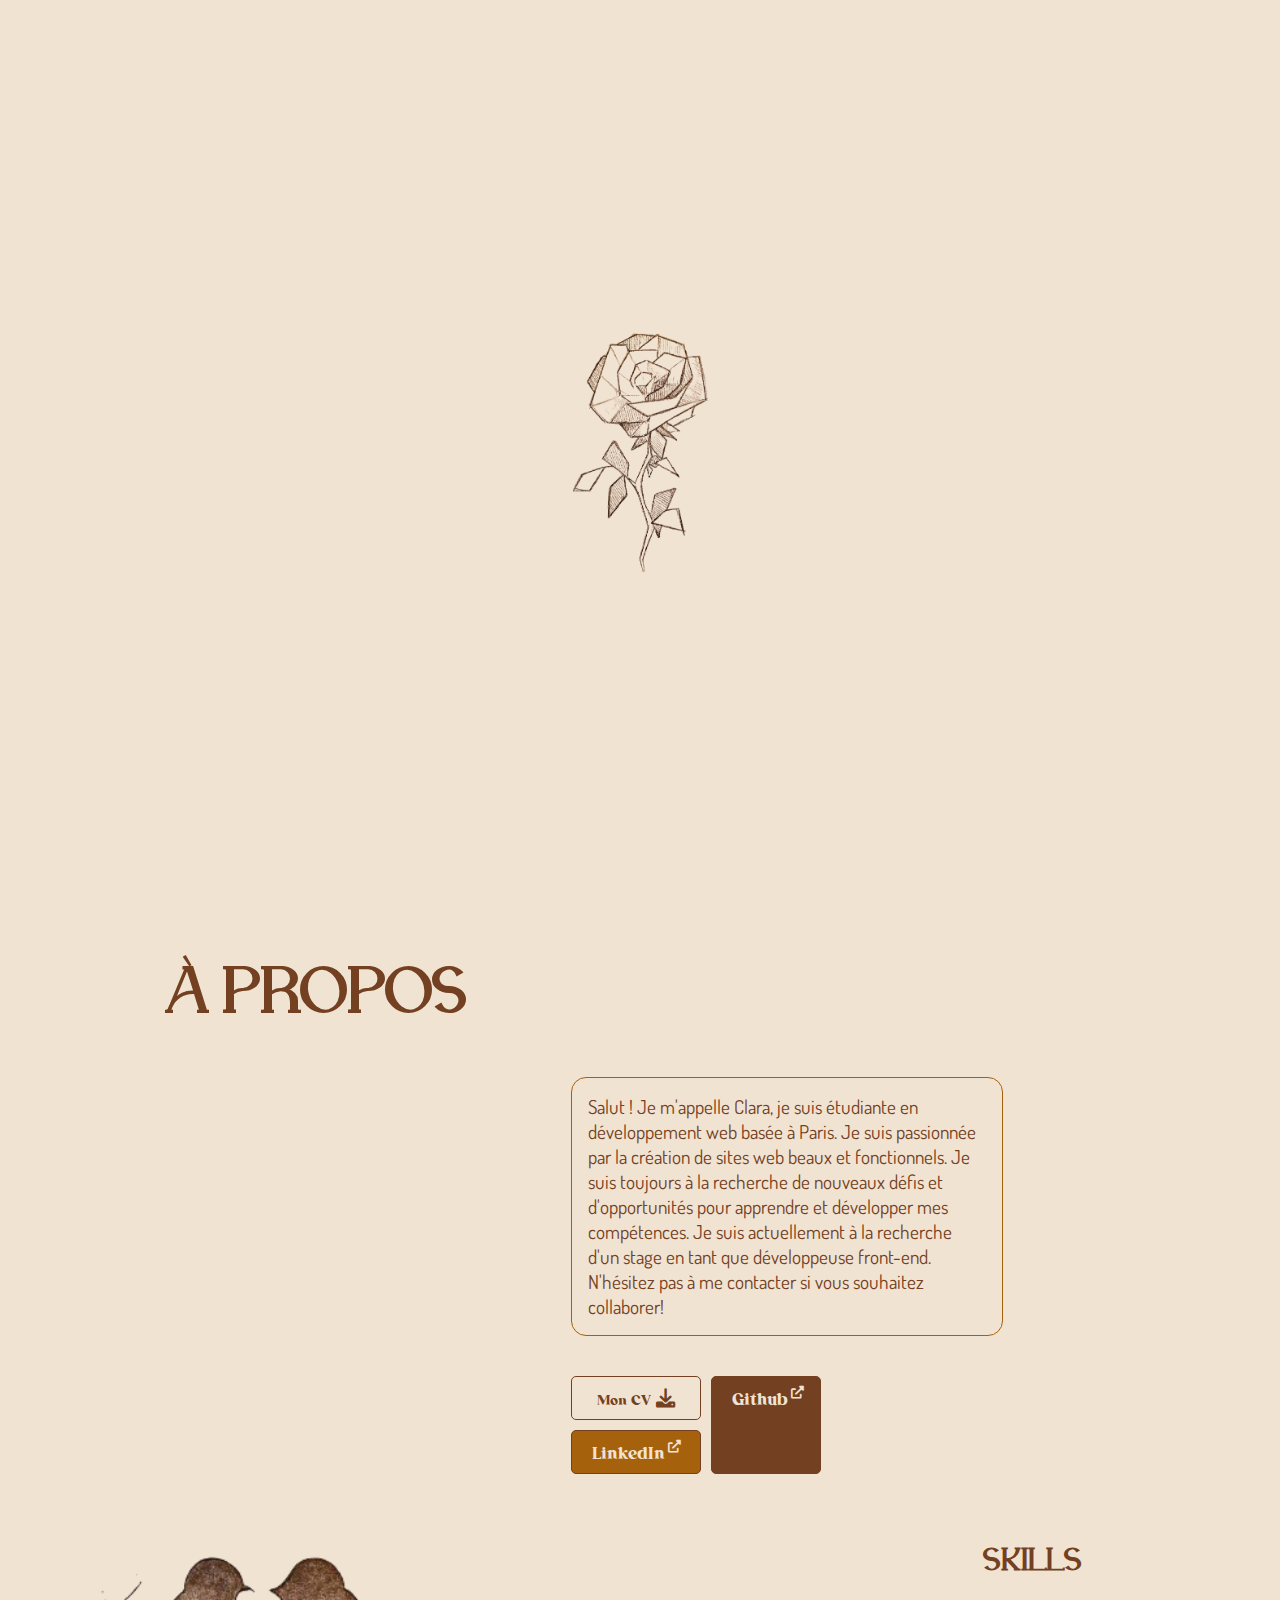
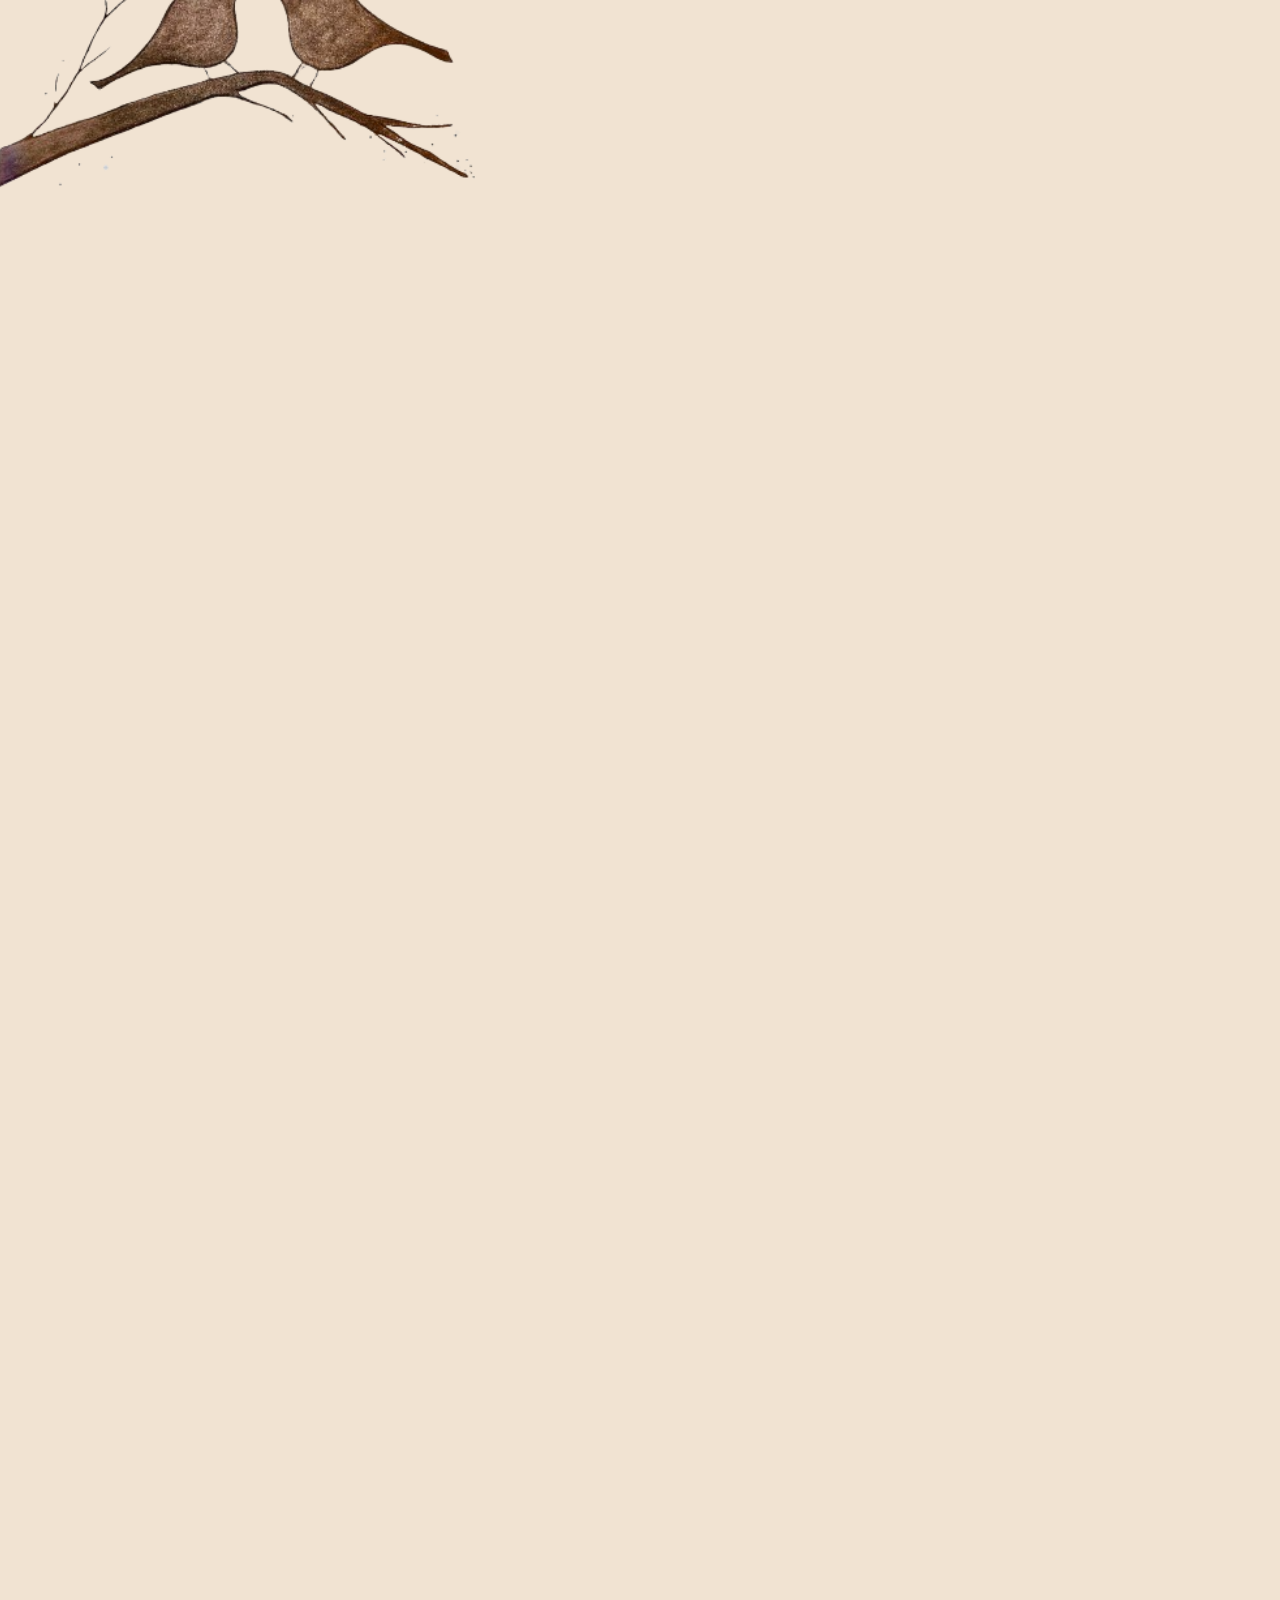
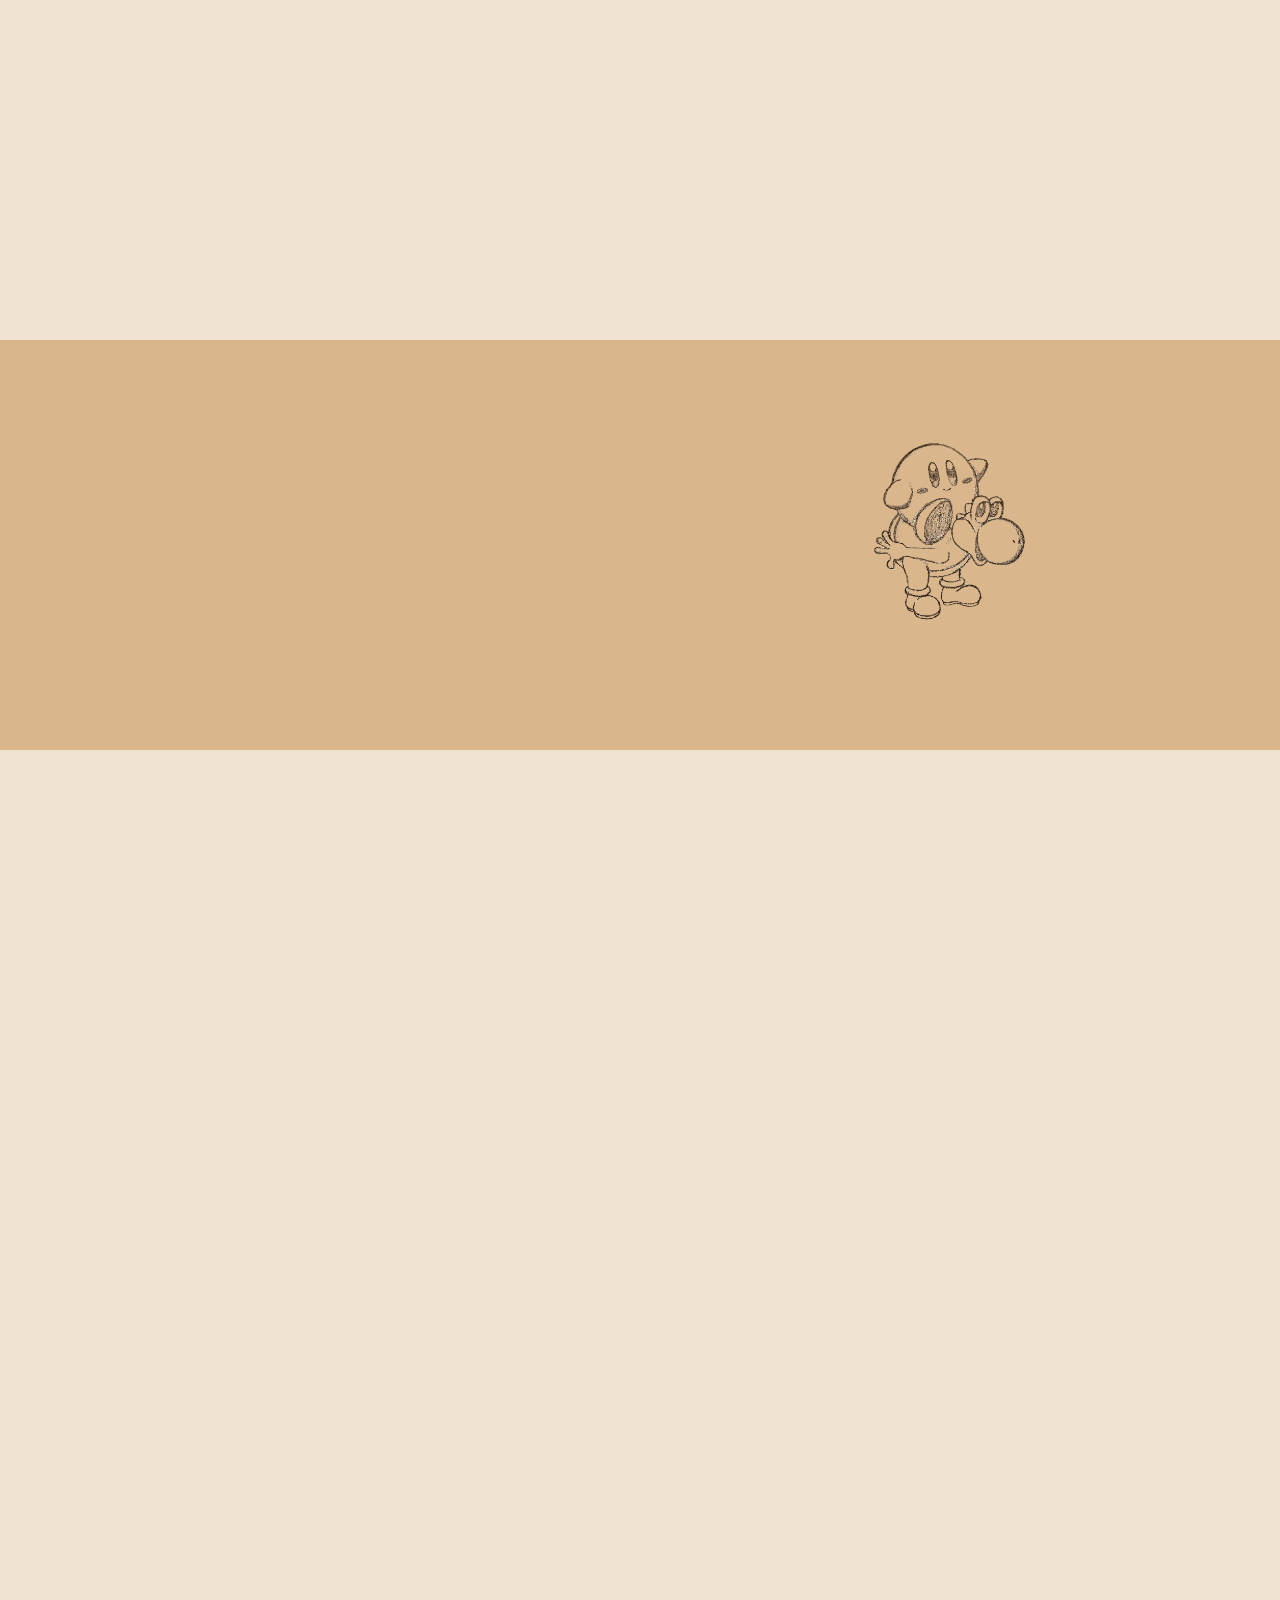
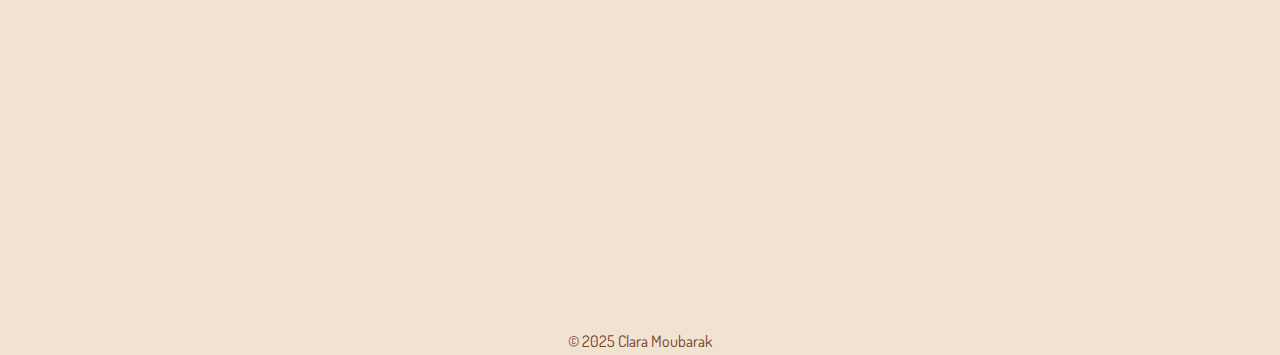
==== index.html @ 00d41e55 "title et moodboard revus" ====
<!DOCTYPE html>
<html lang="fr">
  <head>
    <meta charset="UTF-8" />
    <meta name="viewport" content="width=device-width, initial-scale=1.0" />
    <title>Clara Moubarak | Portfolio</title>
    <link rel="icon" href="images/logo-beige.png" />
    <link rel="stylesheet" href="styles.css" />
    <link
      rel="stylesheet"
      href="https://cdnjs.cloudflare.com/ajax/libs/font-awesome/6.0.0-beta3/css/all.min.css"
    />
    <link rel="preconnect" href="https://fonts.googleapis.com" />
    <link rel="preconnect" href="https://fonts.gstatic.com" crossorigin />
    <link
      href="https://fonts.googleapis.com/css2?family=Dosis:wght@200..800&family=Oswald:wght@700&display=swap"
      rel="stylesheet"
    />
  </head>
	
  <body class="dosis content">
    
      <!-- Loader -->
      <div class="loader-container">
        <div class="layer"></div>
        <div class="layer"></div>
        <div class="layer"></div>
        <div class="layer"></div>
        <div class="layer"></div>
        <div class="layer">
          <img src="dessins/fleur.png" alt="">
        </div>
      </div>

    <a href="#about_me" class="skip">Aller au contenu</a>
    <!-- <a class="cta btn" href="contact.html">Let's work together!</a> -->

 <header>
	 <div class="header-left">
		   <a href="#" class="logo" alt="accueil">
			 <img src="images/logo.png" alt="Accueil" id="logo-image"/>
			</a>
			<a href="#" class="portfolio" alt="Accueil"><span>Portfolio.</span></a>
      </div>
		
      <div class="header-right">
			<div class="dark-mode">
				<button id="toggle-dark-mode">
					<i id="mode-icon" class="fas fa-moon"></i
						><span class="sr-only">Dark Mode</span>
					</button>
				</div>

				<div class="language-selector" id="language-selector">
					<button data-lang="fr" id="btn-fr">
						<img src="images/france.png" alt="site en français" />
					</button>
					<button data-lang="en" id="btn-en">
						<img src="images/royaume-uni.png" alt="site en anglais" />
					</button>
				</div>
			</div>
		</header>
    
		
		<nav class="side-nav">
      <a href="#about_me" class="nav-icon" title="Profil">
			<img src="images/me.png" alt="section profil" />
      </a>
      <a href="#projets" class="nav-icon" title="Projets">
			<img src="images/projets.png" alt="section projets" />
      </a>
      <a href="#contact" class="nav-icon" title="Contact">
			<img src="images/contact2.png" alt="section contact" />
      </a>
	</nav>
	
	<!-- page d'accueil -->
	<section class="home">
  <div class="particles-container"></div>
    <div class="text">
      <img src="dessins/champy.png" alt="" class="champy fade-in-left-home">
			<h1 id="moving-title">
        <span>Clara</span><br/>
				<span>Moubarak</span>
			</h1>
			<!-- <img src="dessins/creative_developer.png" alt="" /> -->
			<h2 class="fade-in-right-home soustitre">Creative developer</h2>
    </div>
    
    <span class="dessins" data-key="dessins">Tous les dessins présentés sur ce site sont réalisés par mes soins.</span>
  </section>


    <!-- section about me -->

    <section class="about_me section" id="about_me">
      <h2 data-key="about">à propos</h2>
      <br />
      <div class="card">
        <img class="pdp fade-in-left" src="images/photo identité.png" alt="" />
        <p class="text" data-key="intro">
          Salut ! Je m'appelle Clara, je suis étudiante en développement web
          basée à Paris. Je suis passionnée par la création de sites web beaux
          et fonctionnels. Je suis toujours à la recherche de nouveaux défis et
          d'opportunités pour apprendre et développer mes compétences. Je suis
          actuellement à la recherche d'un stage en tant que développeuse
          front-end. N'hésitez pas à me contacter si vous souhaitez collaborer!
        </p>
        <div class="abt_btns">
          <div class="abt_btn">
            <a
              class="btn cv"
              href="CV.pdf"
              download="CV.pdf"
              title="télécharger mon CV"
              ><span data-key="cv">Mon CV</span> <i class="fa-solid fa-download"></i></a>
            <a
              class="btn linkedin"
              href="https://www.linkedin.com/in/clara-moubarak-9b4b4118b/"
              target="_blank"
              >LinkedIn <i class="fas fa-external-link-alt"></i
            ></a>
          </div>
          <a
            href="https://github.com/llclarall/"
            class="btn github"
            target="_blank"
            >Github <i class="fas fa-external-link-alt"></i
          ></a>
        </div>
      </div>
      <br /><br />

      <img class="dessin" src="dessins/birds2.png" alt="" />

      <h3>Skills</h3>

      <div class="skills fade-in-right">
        <div class="skills_dev">
          <div class="skill">
            <img class="logo_skills" src="images/html_css.png" alt="" />
            <span>HTML / CSS</span>
          </div>
          <div class="skill">
            <img class="logo_skills" src="images/js.png" alt="" />
            <span>Javascript</span>
          </div>
          <div class="skill">
            <img class="logo_skills" src="images/php.png" alt="" />
            <span>PHP</span>
          </div>
          <div class="skill">
            <img class="logo_skills" src="images/MySQL.png" alt="" />
            <span>MySQL</span>
          </div>
        </div>
        <div class="skills_crea">
          <div class="skill">
            <img class="logo_skills" src="images/photoshop.png" alt="" />
            <span>Photoshop</span>
          </div>
          <div class="skill">
            <img class="logo_skills" src="images/premiere.png" alt="" />
            <span>Premiere Pro</span>
          </div>
          <div class="skill">
            <img class="logo_skills" src="images/figma.png" alt="" />
            <span>Figma</span>
          </div>
          <div class="skill">
            <img class="logo_skills" src="images/wordpress.png" alt="" />
            <span>Wordpress</span>
          </div>
        </div>
      </div>

      <div class="mb fade-in-left">
        <h3 data-key="analogie">Si j'étais un site...</h3>

        <div class="moodboard">
          <div class="moodboard-item item-1">
            <img src="moodboard/bébé-moi.JPG" alt="Placeholder" />
            <div class="hidden-content">
              Surprise! Here is a cool anecdote 🎉
            </div>
          </div>
          <div class="moodboard-item item-2">
            <img src="moodboard/cassettes.jpg" alt="" />
            <div class="hidden-content">Here is a GIF or fun fact 😊</div>
          </div>
          <div class="moodboard-item item-3">
            <img src="moodboard/frog.jpg" alt="" />
            <div class="hidden-content">Did you know? 🧐</div>
          </div>
          <div class="moodboard-item item-4">
            <img src="moodboard/images.jpg" alt="" />
            <div class="hidden-content">An inspiring quote ✨</div>
          </div>
          <div class="moodboard-item item-5">
            <img src="moodboard/joke.jpg" alt="" />
            <div class="hidden-content">A secret revealed! 🤫</div>
          </div>
          <div class="moodboard-item item-6">
            <img src="moodboard/lostsouls.jpg" alt="" />
            <div class="hidden-content">Keep exploring 🔍</div>
          </div>
          <div class="moodboard-item item-7">
            <img src="moodboard/music.jpg" alt="" />
            <div class="hidden-content">Explore new things 💡</div>
          </div>
          <div class="moodboard-item item-8">
            <img src="moodboard/poison.jpg" alt="" />
            <div class="hidden-content">Curious? Keep looking 🔎</div>
          </div>
          <div class="moodboard-item item-9">
            <img src="moodboard/programming.jpg" alt="" />
            <div class="hidden-content">A fresh perspective 👀</div>
          </div>
          <div class="moodboard-item item-10">
            <img src="moodboard/punk.jpg" alt="" />
            <div class="hidden-content">Get inspired 🌟</div>
          </div>
          <div class="moodboard-item item-11">
            <img src="moodboard/sign.jpg" alt="" />
            <div class="hidden-content">Let your creativity flow 🎨</div>
          </div>
          <div class="moodboard-item item-12">
            <img src="moodboard/now.jpg" alt="" />
            <div class="hidden-content">Let your creativity flow 🎨</div>
          </div>
          <div class="hidden-thingy">
            <p data-key="responsive" class="responsive">...je serais responsive :)</p>
          </div>
        </div>
        <button class="reset-button" data-key="positions">
          Réinitialiser les positions
        </button>
      </div>
    </section>

    <!-- section projets -->

    <section class="projets fade-in-right section" id="projets">
      <h2 data-key="projets">Projets</h2>
      <br /><br />

      <div class="works">
        <div class="moviz work" data-id="1">
          <div class="type"><span>dev</span></div>
          <div class="btn_work">
            <a href="#" class="btn open-modal"
              ><i class="fas fa-info-circle"></i> Moviz</a
            >
          </div>
          <video
            src="images/moviz_vid.mp4"
            class="preview-video"
            muted
            loop
          ></video>
        </div>

        <div class="hh work" data-id="2">
          <div class="type"><span>dev</span></div>
          <div class="btn_work">
            <a href="#" class="btn open-modal"
              ><i class="fas fa-info-circle"></i> Hommade Hommous
            </a>
          </div>
          <video
            src="images/hh_vid2.mp4"
            class="preview-video"
            muted
            loop
          ></video>
        </div>

        <div class="baron work" data-id="3">
          <div class="type"><span>créa</span></div>
          <div class="btn_work">
            <a href="#" class="btn open-modal">
              <i class="fas fa-info-circle"></i>
              <span data-key="baron">Montage vidéo</span></a
            >
          </div>
          <video
            src="images/baron_vid2.mp4"
            class="preview-video"
            muted
            loop
          ></video>
        </div>

        <div class="wp work" data-id="4">
          <div class="type"><span>créa</span></div>
          <div class="btn_work">
            <a href="#" class="btn open-modal" target="_blank"
              ><i class="fas fa-info-circle"></i> Blog Wordpress</a
            >
          </div>
          <video src="images/wp.mp4" class="preview-video" muted loop></video>
        </div>

        <div class="anglais work" data-id="5">
          <div class="type"><span>créa</span></div>
          <div class="btn_work">
            <a href="#" class="btn open-modal"
              ><i class="fas fa-info-circle"></i> Less is More</a
            >
          </div>
          <video
            src="images/anglais.mp4"
            class="preview-video"
            muted
            loop
          ></video>
        </div>

        <div>
          <img src="dessins/lilo.png" alt="" class="lilo" />
        </div>

        <!--     <div class="cv-video work" data-id="6">
        <div class="type"><span>créa</span></div>
        <div class="btn_work">
        <a
            href="https://siteonepage.moubarak.butmmi.o2switch.site/accueil/"
            class="btn"
            target="_blank"
            >CV Vidéo <i class="fas fa-external-link-alt"></i
        ></a>
        </div>
    </div> -->
      </div>
    </section>

    <div class="modal" id="project-modal">
      <div class="modal-content">
        <span class="close">&times;</span>
        <div class="modal-body">
          <h2 class="modal-title">::</h2>
          <div class="modal-things">
            <span class="modal-type"></span>
            <span class="modal-group"></span>
            <span class="modal-context"></span>
          </div>
          <p class="modal-description"></p>
          <div class="modal-image-container">
            <ul class="modal-details"></ul>
            <img src="" alt="" class="modal-image" />
          </div>
          <a href="#" target="_blank" class="btn modal-link">Voir le projet</a>
        </div>
        <div class="modal-navigation">
          <button class="prev-project dosis" data-key="previous">
            &larr; Projet Précédent
          </button>
          <button class="next-project dosis" data-key="next">
            Projet Suivant &rarr;
          </button>
          <div class="preview-container">
            <img src="" alt="" class="preview-image" />
          </div>
        </div>
      </div>
    </div>

    <section class="opquast">
      <div class="container fade-in-right">
        <h3>Opquast</h3>
        <p class="text" data-key="opquast">
          Je suis formée aux règles Opquast, qui concernent les bonnes pratiques
          pour la qualité web, et je passerai la certification en avril 2025.
        </p>
        <p class="text" data-key="opquast2">
          Opquast m’aide à appliquer des bonnes pratiques de qualité web dans
          mes projets, en me concentrant sur des aspects comme l’accessibilité,
          la performance et l’ergonomie pour offrir une meilleure expérience
          utilisateur. Cela me permet de rendre les sites et applications que je
          crée plus faciles à utiliser, plus rapides et accessibles à un plus
          grand nombre de personnes, y compris les personnes en situation de
          handicap.
        </p>
        <br />
        <a href="https://www.opquast.com/" class="btn" target="_blank"
          >Site Opquast <i class="fas fa-external-link-alt"></i
        ></a>
      </div>
      <img src="dessins/kirby.png" alt="" />
    </section>

    <!-- section témoignages -->

    <div class="temoignages fade-in-left" id="temoignages">
      <h2 data-key="temoignages">Avis</h2>
      <div class="card_container">
        <div class="card">
          <div class="auteur">
            <img src="images/aly.png" alt="" />
            <span><strong>Alyssa Karahan</strong></span>
            <span data-key="aly_tobe">Graphiste en devenir</span>
          </div>
          <p class="text" data-key="aly">
            Ça fait presque deux ans qu'on travaille ensemble, et franchement,
            Clara est une vraie perle. Toujours pleine d’idées et d’énergie,
            elle est super impliquée dans ses projets et travaille de manière
            très efficace. Elle a un sens du détail incroyable et sait toujours
            trouver des solutions à des problèmes qu’on rencontre.
          </p>
        </div>

        <div class="card">
          <div class="auteur">
            <img src="images/emi.png" alt="" />
            <span><strong>Emilie Guerrier</strong></span>
            <span data-key="emi_tobe">Illustratrice en devenir</span>
          </div>
          <p class="text" data-key="emi">
            Clara est une personne très douée en développement web, elle apporte
            toujours sa touche personnelle et est vraiment investie en cours
            dans ses différents sites web. Ce qui fait toute sa singularité,
            c’est qu’elle tient beaucoup à ses travaux. C’est également un bon
            leader pour les projets en groupe.
          </p>
        </div>

        <div class="card">
          <div class="auteur">
            <img src="images/mel.png" alt="" />
            <span><strong>Emilie Desgranges</strong></span>
            <span data-key="mel_tobe">Développeuse web en devenir</span>
          </div>
          <p class="text" data-key="mel">
            Clara est une développeuse rayonnante et c'est un plaisir de pouvoir travailler à ses côtés. Elle produit des sites qui sont à la fois beaux et fonctionnels. Son dynamisme, sa bonne humeur et son efficacité sont contagieux. Elle s'applique dans son code et elle est communicante, ce qui permet au projet d'avancer rapidement dans la bonne direction.
          </p>
        </div>
      </div>
    </div>

    <!-- section contact -->

    <section class="contact fade-in-right section" id="contact">
      <h2>Contact</h2>
      <br />
      <div class="card">
        <p class="text" data-key="contact">
          Vous avez un projet en tête ou vous souhaitez simplement discuter ?
          N'hésitez pas à me contacter !
        </p>
      </div>

      <div class="container">
        <div class="contact-info">
          <div class="contact-item">
            <h3>Email</h3>
            <p>
              <a href="mailto:contact@votremail.com"
                >clara.moubarak75@gmail.com</a
              >
            </p>
          </div>
          <div class="contact-item">
            <h3>Téléphone</h3>
            <p><a href="tel:+123456789">+33 07 83 62 45 20</a></p>
          </div>
          <div class="contact-item">
            <h3 data-key="follow">Suivez-moi</h3>
            <ul class="social-links">
              <li>
                <a
                  href="https://www.linkedin.com/in/clara-moubarak-9b4b4118b/"
                  target="_blank"
                  >LinkedIn</a
                >
              </li>
              <li>
                <a href="https://github.com/llclarall/" target="_blank"
                  >GitHub</a
                >
              </li>
            </ul>
          </div>
        </div>
      </div>
		
		<div class="background-overlay"></div>
    </section>

    <footer>
      <p>© 2025 Clara Moubarak</p>
    </footer>

    <script src="lang.js"></script>
    <script src="script.js"></script>
  </body>
</html>
---- styles.css ----
*,
*::after,
*::before {
    box-sizing: border-box;
}

:root {
    --beige: #f1e3d2;
    --warm-brown: #a6610d;
    --brown: #d9a86c;
    --light-brown: #d9b68b;
    --dark-brown: #734022;
    --very-dark-brown: #492b1a;
}

@font-face {
    font-family: "titre";
    src: url(polices/CHABUL.ttf);
}

@font-face {
    font-family: "shading";
    src: url(polices/NIGHTBURN.otf);
}

@font-face {
    font-family: "btn";
    src: url(polices/Retrograde.ttf);
}


.dosis {
  font-family: "Dosis", sans-serif;
  font-optical-sizing: auto;
  font-weight: 400;
  font-style: normal;
}

html {
    overflow-x: hidden;
    scroll-behavior: smooth;
    scroll-padding-top: 6rem;
}

html::-webkit-scrollbar {
    width: .01rem;
}

section {
    padding: 5rem 13vw;
}

body {
    background-color: var(--beige);
    padding: 0;
    margin: 0;
    color: var(--dark-brown);
    overflow-x: hidden;
}

.background-overlay {
    position: absolute;
    bottom: -27px;
    left: 0;
    width: 100%;
    height: 100%;
    background-image: url('dessins/lumiere.png');
    background-repeat: no-repeat;
    background-position: 4vw 100%;
    background-size: 17%;
    z-index: -1;
    transition: filter 0.3s ease;
}

body.dark-mode {
    background-color: var(--very-dark-brown);
    color: var(--beige);
}

body.dark-mode .background-overlay {
    filter: invert(1) hue-rotate(180deg) brightness(0.7) contrast(1.3);
}

/* page d'accueil */

.home {
    height: 100vh;
   /* position: relative; */
    background-image: url(dessins/potion.png), 
                    url(dessins/wall-e.png)/* ,
                    url(dessins/champy.png) */;
    background-repeat: no-repeat;
    background-position: top right, 5% 100%, 15% 10%;
    background-size: 20%,22%, 10%;
}


body.dark-mode .home {
    filter: invert(.9) hue-rotate(185deg);
}

.home img {
    width: 100%;
    height: 100%;
    object-fit: cover;
}

.home .champy {
    position: absolute;
    top: -20%;
    left: -20px;
    width: 150px;
    height: auto;
    object-fit: contain;
    z-index: 0;
}

.home .text {
    position: absolute;
    top: 50%;
    left: 50%;
    transform: translate(-50%, -50%); /* Garde le titre centré */
    z-index: 1;
    perspective: 1000px; /* Crée une perspective 3D */
}

.home h1 {
    font-family: "titre", sans-serif;
    font-size: 7rem;
    color: var(--warm-brown);
    text-align: center;
    margin: 0;
    border-radius: 30px;
    box-shadow: 0 5px 20px 0 var(--dark-brown);
    backdrop-filter: blur(2px);
    transition: transform 0.1s ease; 
    transform-origin: center; 
    padding: 2rem;
}

body.dark-mode .home h1 {
    color: var(--warm-brown);
}
 
.home h2 {
    font-family: shading;
    font-size: 4.5rem;
    z-index: 2;
    color: black;
    text-align: center;
    margin-top: 50px;
    color: var(--dark-brown);
    text-transform: none;
}

body.dark-mode .home h2 {
    color: var(--very-dark-brown);
}

.home .dessins {
    position: absolute;
    text-align: right;
    bottom: 20px;
    right: 30px;
    width: 25%;
    z-index: 0;
    color: var(--dark-brown);
    font-weight: bold;
}

@media (max-width: 800px) {
    .home .dessins {
        right: 50%;
        transform: translateX(50%);
        bottom: 115px;
        width: 40%;
        text-align: center;
    }
}

/* .cta {
    text-decoration: none;
    position: fixed;
    z-index: 50;
    margin: 1rem;
} */


/* animation fade in */

.fade-in-right-home {
    opacity: 0;
    transform: translateX(-50px);
    animation: fadeInRight 3s ease-out forwards;
    animation-delay: 1s;
}

.fade-in-left-home {
    opacity: 0;
    transform: translateX(50px);
    animation: fadeInLeft 3s ease-out forwards;
    animation-delay: 1s;
}

/* État initial : invisible pour fade-in-right */
.fade-in-right {
    opacity: 0;
    transform: translateX(50px);
    transition: opacity 0.8s ease-out, transform 0.8s ease-out;
}

/* État initial : invisible pour fade-in-left */
.fade-in-left {
    opacity: 0;
    transform: translateX(-50px);
    transition: opacity 0.8s ease-out, transform 0.8s ease-out;
}

/* État visible pour les deux */
.fade-in-right.visible,
.fade-in-left.visible {
    opacity: 1;
    transform: translateX(0);
}

/* Animation for the moving title */
@keyframes fadeInRight {
    from {
        opacity: 0;
        transform: translateX(-50px);
    }
    to {
        opacity: 1;
        transform: translateX(0);
    }
}

/* Animation for the moving title */
@keyframes fadeInLeft {
    from {
        opacity: 0;
        transform: translate(50px);
    }
    to {
        opacity: 1;
        transform: translate(0);
    }
}




/* section about me */

.about_me {
    padding-top: 0;
    margin-top: 4rem;
}


.about_me .card {
    display: grid;
    grid-template-columns: minmax(100px, 35%) 1fr;    
    grid-template-areas: 
    "pdp text"
    "pdp abt_btn";
    width: fit-content;
    gap: 2.5rem;
    align-items: center;
    margin-left: auto;
    margin-right: auto;    
}

body.dark-mode .about_me .card {
    color: var(--dark-brown);
}

.about_me .pdp {
    width: fit-content;
    height: 250px;
    border-radius: 5%;
    box-shadow: 0 3px 15px 0 var(--dark-brown);
    grid-area: pdp;
}

body.dark-mode .about_me .pdp {
    box-shadow: 0 3px 15px 0 var(--brown);
}

.about_me .text {
    grid-area: text;
    max-width: 500px;
    font-size: 1.2rem;
    margin-top: 0;
    margin-bottom: 0;
    background-color: var(--beige);
    padding: 1rem;
    border-radius: 15px;
    border: var(--warm-brown) 1px solid;
}

body.dark-mode .about_me .text {
    background-color: var(--verydark-brown);
    border: var(--beige) 1px solid;
    color: var(--beige);
}

.about_me .logo_skills {
    width: fit-content;
    height: 60px;
}

.about_me .skill {
    display: flex;
    flex-direction: column;
    justify-content: center;
    align-items: center;
}

.about_me span {
    font-size: smaller;
}

.about_me .skills_crea {
    display: flex; 
    gap: 1rem;
    margin: 0;
}

.about_me .skills_dev {
    display: flex; 
    gap: 1.4rem;
    margin: 0;
}

.about_me .skills {
    display: flex;
    justify-content: end;
    gap: 20px;
    max-width: 600px;
    flex-wrap: wrap;
    margin-left: auto;
}

.btn {
    padding: 10px 20px;
    border-radius: 5px;
    color: var(--dark-brown);
    border: 1px solid var(--dark-brown);
    font-size: 1.2rem;
    background-color: var(--beige);
    text-decoration: none;
    transition: background-color 0.3s ease;
    width: fit-content;
    font-family: btn;
}

body.dark-mode .btn {
    color: var(--beige);
    background-color: var(--very-dark-brown);
    border: var(--beige) 1px solid;
}


@media (width<=1000px) {
    .btn {
        font-size: 1rem;
    }
}

.btn:hover:not(.cv,.linkedin,.github) {
    background-color: var(--dark-brown);
    color: var(--beige);
}

.cv {
    width: 100%;
    text-align: center;
    font-size: 1.2rem;
}

.linkedin {
    background-color: var(--warm-brown);
    color: var(--beige);
    padding-right: 2.2rem;
    text-align: center;
}

body.dark-mode .linkedin {
    background-color: var(--warm-brown);
    color: var(--beige);
}

.linkedin:hover {
    background-color: var(--beige);
    color: var(--warm-brown);
}

body.dark-mode .linkedin:hover {
    color: var(--beige);
    background-color: var(--very-dark-brown);
}

.github {
    padding-right: 2rem;
    text-align: center;
    background-color: var(--dark-brown);
    color: var(--beige);
}

body.dark-mode .github {
    background-color: var(--beige);
    color: var(--dark-brown);
}

.github:hover {
    background-color: var(--beige);
    color: var(--dark-brown);
}

body.dark-mode .github:hover {
    color: var(--beige);
    background-color: var(--very-dark-brown);
}

.abt_btn {
    display: flex;
    flex-direction: column;
    gap: 10px;
    grid-area: abt_btn;
}

.abt_btns {
    display: flex;
    gap: 10px;
}

.about_me i:not(.fa-download) {
    font-size: .8rem;
    position: absolute;
    margin-left: 3px;
}

h2 {
    font-family: titre;
    text-transform: uppercase;
    font-size: 4rem;
    margin: 0;
}

@media (width<=1250px) {
    .opquast .text, .temoignages .card .text, .about_me .text {
        font-size: 1rem;
    }
}

@media (width<=800px) {
    h2 {
        font-size: 3.2rem;
    }
    .about_me .logo_skills {
        width: fit-content;
        height: 45px;
    }
}

@media (width<=650px) {
    .about_me .card {
        display: flex;
        flex-direction: column;
        gap: 1.3rem;
    }
    .about_me .pdp {
        height: 200px;
    }
}

@media (width<=450px) {
    h2 {
        font-size: 2.5rem;
    }    
}

h3 {
    font-family: titre;
    text-transform: uppercase;
    font-size: 2rem;
    margin: 0;
}

.about_me h3 {
    text-align: right;
    padding: 2rem;
    margin-left: 20px;
}

.about_me h2 {
    text-align: left;
    padding-bottom: 2rem;
}

.about_me .dessin {
    margin: 0;
    position: absolute;
    left: -10px;
    width: 40%;
}

body.dark-mode .about_me .dessin {
    filter: invert(1) hue-rotate(180deg) brightness(0.7) contrast(1.7);
}




/* section projects */



.projets {
    padding-top: 0;
}

.projets .works {
    display: grid;
    /* grid-template-columns: repeat(auto-fit, minmax(250px, 1fr)); */
    grid-template-columns: repeat(auto-fill, minmax(280px, 1fr));
    gap: 20px;
    margin-top: 50px;
    max-width: 1000px;
    margin: 0 auto;
}

.projets .work {
    /* height: 350px; */
    background-size: cover;
    background-position: center;
    background-repeat: no-repeat;
    border-radius: 25px;
    position: relative;
    overflow: hidden;
    transition: all 0.3s ease;
    max-width: 320px;
}

.projets .preview-video {
    position: absolute;
    top: 0;
    left: 0;
    width: 100%;
    height: 100%;
    object-fit: cover;
    opacity: 0;
    transition: opacity 0.3s ease; 
    pointer-events: none;
}

.work:hover {
    transform: scale(1.015);
    box-shadow: 0 0 10px 3px var(--very-dark-brown);
}

body.dark-mode .work:hover {
    box-shadow: 0 0 10px 3px  var(--beige);
}

.work:hover .preview-video {
    opacity: 1; 
}

.projets .hh {
    background-image: url('images/hh2.png');
    height: 320px;
}

.projets .baron {
    height: 200px;
    background-image: url('images/baron.png');
    margin-top: auto;
}

.projets .wp {
    background-image: url('images/wp.png');
    height: 250px;
}

.projets .moviz {
    background-image: url('images/moviz.png');
    height: 230px; 
    margin-top: auto;
}

.projets .anglais {
    background-image: url('images/anglais.jpg');
    height: 180px; 
}

.projets .cv-video {
    background-image: url('images/cv-video.jpg');
    height: 280px; 
}

.projets .btn_work {
    position: absolute;
    bottom: .7rem;
    margin: 1rem;
    z-index: 5;
}

.projets .preview-video {
    height: 100%; /* Hauteur identique pour uniformité */
    background-size: cover;
    background-position: center;
    background-repeat: no-repeat;
    border-radius: 25px;
    position: relative;
}

.type {
    position: absolute;
    margin: 10px;
    padding: 2px .5rem;
    border-radius: 50px;
    background-color: #c99253;
    z-index: 7;
    display: none;
}

.lilo {
    width: 250px;
    margin-left: 5rem;
}

body.dark-mode .lilo {
    filter: invert(1) hue-rotate(180deg);
}

body.dark-mode .projets .btn {
    background-color: var(--dark-brown);
}

body.dark-mode .projets .btn:hover {
    background-color: var(--beige);
    color: var(--dark-brown);
    border: var(--dark-brown) 1.5px solid;
}

@media (width<=1200px) {
    .projets .works {
        max-width: 700px;
    }
    .projets .work {
        aspect-ratio: 5 / 3;
        width: 100%;
        height: auto; 
        margin: 0 auto;
    }
}

@media (max-width: 850px) {
    .projets .works {
        grid-template-columns: repeat(auto-fill, minmax(200px, 1fr));
        gap: 15px; 
    }
    .lilo {
        width: 200px;
    }
}

@media (max-width: 670px) {
    .projets .works {
        grid-template-columns: repeat(auto-fill, minmax(250px, 1fr));
    }
    .lilo {
        display: none;
    }
}


/* setion opquast */

.opquast {
    background-color: var(--light-brown);
    padding: 2.5rem 8vw;
    display: flex;
    justify-content: space-around;
    align-items: center;
    flex-wrap: wrap;
}

body.dark-mode .opquast {
    background-color: var(--dark-brown);
}

.opquast p {
    font-size: 1.2rem;
    max-width: 550px;
}

.opquast img {
    width: 20%;
    margin-right: 50px;
    object-fit: cover;
}

body.dark-mode .opquast img {
    filter: invert(1) hue-rotate(180deg);
}

@media (width<=1110px) {
    .opquast img {
        width: 18%;
    }
}

@media (width<=910px) {
    .opquast img {
        display: none;
    }
    .home h1 {
        font-size: 5rem;
    }
}


/* section témoignages */

.temoignages h2 {
    padding: 5rem 0 0 13vw;
}

.temoignages .card_container {
    display: flex;
    justify-content: space-evenly;
    align-items: center;
    flex-wrap: wrap;
    margin: 50px 0;
    padding: 0 3vw;
    /* gap: 45px; */
}

.temoignages .card {
    display: flex;
    flex-direction: column;
    gap: 20px;
    border: var(--dark-brown) 1px solid;
    padding: 20px;
    border-radius: 15px;
    max-width: 400px;
    margin: 1rem;
}

body.dark-mode .temoignages .card {
    border: var(--beige) 1px solid;
}

.temoignages .card p {
    margin: 0;
    padding: 0;
    max-width: 300px;
    font-size: 1.2rem;
}

.temoignages .card img {
    width: 90px;
    height: 90px;
    margin: 0;
    padding: 0;
    border-radius: 500%;
    object-fit: cover;
}

.temoignages .auteur {
    display: flex;
    flex-direction: column;
    align-items: center;
}

.auteur span {
    font-size: 1rem;
}

@media (width<=800px) {
    .temoignages .card img {
        width: 65px;
        height: 65px;
    }
}

@media (width<=1110px) {
    .temoignages .card {
        max-width: 400px;
    }
}

/* NAV */

/* Style de la navigation latérale */
.side-nav {
    position: fixed;
    right: 20px;
    top: 50%;
    transform: translateY(-50%);
    display: flex;
    flex-direction: column;
    gap: 50px;
    z-index: 1000;
    border: var(--dark-brown) 3px solid;
    border-radius: 50px;
    padding: 8px 8px;
    background-color: var(--beige);
}

body.dark-mode .side-nav {
    border: var(--beige) 3px solid;
    background-color: var(--very-dark-brown);
}
  
/* Style des icônes avec images PNG */
.nav-icon {
display: flex;
justify-content: center;
align-items: center;
width: 50px;
height: 50px;
background-color: var(--beige);
border-radius: 50%;
border: var(--dark-brown) 1px solid;
box-shadow: 0 2px 5px var(--dark-brown);
transition: all 0.3s ease;
cursor: pointer;
text-decoration: none;
}

body.dark-mode .nav-icon {
    border: var(--beige) 1px solid;
    box-shadow: 0 2px 5px var(--warm-brown);
}

.nav-icon img {
width: 1.9rem;
height: 1.9rem;
transition: transform 0.3s ease;
}

.nav-icon:hover,
.nav-icon:focus {
background-color: var(--light-brown);
transform: scale(1.1);
}

.nav-icon:hover img,
.nav-icon:focus img {
transform: rotate(360deg); 
}


@media (max-width: 950px) {
    .side-nav {
        flex-direction: row;
        right: 50%;
        bottom: 24px; 
        transform: translateX(50%);
        top: auto;
    }
}

@media (max-width: 500px) {
    .side-nav {
        display: none;
    }
    .home .dessins {
        bottom: 30px;
        right: 130px;
        text-align: right;
        width: 40%;
    }
}
  
.sr-only {
border: 0 !important;
clip: rect(1px, 1px, 1px, 1px) !important;
-webkit-clip-path: inset(50%) !important;
clip-path: inset(50%) !important;
height: 1px !important;
overflow: hidden !important;
padding: 0 !important;
position: absolute !important;
width: 1px !important;
white-space: nowrap !important;
}

.active {
    background-color: var(--light-brown);
}



  /* moodboard */

.mb {
    max-height: 100vh;
    height: 100vh;
    display: flex;
    flex-direction: column;
}

.moodboard {
    position: relative;
    width: 100%;
    border-radius: 10px;
    overflow: hidden;
    max-height: 100vh;
    height: 80vh;
    display: flex;
    margin: 0 auto;
    padding: 0;
    margin-bottom: 1rem;
}


.mb h3 {
    text-align: left;
    margin-top: 5rem;
    padding-bottom: 0;
    margin-left: 0;
    padding-left: 0;
}

.moodboard-item {
    position: absolute;
    overflow: hidden;
    cursor: grab;
    border-radius: 8px;
    box-shadow: 0 4px 6px var(--dark-brown);
    transition: transform 0.3s ease, box-shadow 0.3s ease;
}

body.dark-mode .moodboard-item {
    box-shadow: 0 2px 6px var(--beige);
}

.moodboard-item:active {
    cursor: grabbing;
}

.moodboard-item:hover {
    transform: scale(1.05);
    box-shadow: 0 6px 10px var(--dark-brown);
}

body.dark-mode .moodboard-item:hover {
    box-shadow: 0 4px 8px var(--beige);
}

.moodboard-item img {
    width: 100%;
    height: 100%;
    object-fit: cover;
    border-radius: 8px;
}

.hidden-content {
    position: absolute;
    top: 0;
    left: 0;
    width: 100%;
    height: 100%;
    display: flex;
    justify-content: center;
    align-items: center;
    background-color: rgba(0, 0, 0, 0.8);
    color: white;
    font-size: 16px;
    text-align: center;
    opacity: 0;
    transition: opacity 0.3s ease;
}

.reset-button {
    padding: 10px 20px;
    background-color: var(--dark-brown);
    color: var(--beige);
    border: none;
    border-radius: 5px;
    cursor: pointer;
    font-size: 1rem;
    height: fit-content;
    z-index: 100;
    margin: 0 auto;
    transition: transform 0.2s ease;
    font-family: "btn";
}

body.dark-mode .reset-button {
    background-color: var(--beige);
    color: var(--dark-brown);
}

.reset-button:hover {
    transform: scale(1.05);
}

/* Initial positions for items, slightly overlapping */
.item-1 { top: 10vh; left: 15vw; width: 14vw; height: 14vw; }
.item-2 { top: 20vh; left: 20vw; width: 15vw; height: 15vw; }
.item-3 { top: 30vh; left: 5vw; width: 11vw; height: 11vw; }
.item-4 { top: 15vh; left: 40vw; width: 16vw; height: 16vw; }
.item-5 { top: 35vh; left: 35vw; width: 13vw; height: 13vw; }
.item-6 { top: 25vh; left: 50vw; width: 13vw; height: 13vw; }
.item-7 { top: 12vh; left: 40vw; width: 15vw; height: 15vw; }
.item-8 { top: 35vh; left: 25vw; width: 17vw; height: 17vw; }
.item-9 { top: 40vh; left: 10vw; width: 14vw; height: 14vw; }
.item-10 { top: 45vh; left: 50vw; width: 13vw; height: 13vw; }
.item-11 { top: 10vh; left: 50vw; width: 15vw; height: 15vw; }
.item-12 { top: 50vh; left: 30vw; width: 14vw; height: 14vw; }


.hidden-thingy {
    position: absolute;
    top: 50%;
    left: 50%;
    transform: translate(-50%, -50%);
    z-index: -1;
    font-size: 2.5rem;
    font-family: "titre", sans-serif;
    color: var(--warm-brown);
}

body.dark-mode .hidden-thingy {
    color: var(--beige);
}

.responsive {
    font-size: 4vw;
}


/* pop up projets */

/* Modale */
.modal {
display: none;
position: fixed;
z-index: 1000;
top: 0;
left: 0;
width: 100%;
height: 100%;
background: rgba(0, 0, 0, 0.8);
}

body.dark-mode .modal {
background: rgba(0, 0, 0, 0.65);
}

.close {
font-size: 4rem;
position: absolute;
top: -25px;
right: 20px;
cursor: pointer;
transition: all 0.5s ease;
}

.close:hover {
transform: rotate(30deg);
translate: 3px;
}

.modal-content {
position: relative;
margin: 5% auto;
padding: 20px;
/* background: white; */
width: 80%;
max-width: 650px;
border-radius: 10px;
text-align: center;
background-color: var(--beige);
}

body.dark-mode .modal-content {
background-color: var(--very-dark-brown);
}

.modal-body {
margin-bottom: 20px;
}

.modal-title {
font-size: 2rem;
margin-bottom: 2rem;
margin-top: .5rem;
}

.modal-group, .modal-context, .modal-type {
border: var(--dark-brown) 1px solid;
border-radius: 15px;
padding: 2px 10px; 
font-size: .9rem;  
margin-right: 5px;
}

body.dark-mode .modal-group, body.dark-mode .modal-context, body.dark-mode .modal-type {
border: var(--beige) 1px solid;
}

.modal-things {
text-align: left;
display: flex;
flex-wrap: wrap;
gap: 5px;
}

.modal-description {
margin-bottom: 15px;
text-align: left;
font-size: 1.1rem;
margin: 1.5rem 0;
}

.modal-details {
text-align: left;
list-style: none;
padding: 0;
}

.modal-link {
display: inline-block;
margin-top: 10px;
margin-bottom: 1rem;
}

body.dark-mode .modal-link:hover {
background-color: var(--beige);
color: var(--dark-brown);
}

.modal-navigation {
display: flex;
justify-content: space-between;
}

.modal-navigation button {
background: var(--light-brown);
color: var(--dark-brown);
border: none;
padding: 10px;
border-radius: 5px;
cursor: pointer;
font-weight: bold;
transition: all 0.2s ease;
}

.modal-navigation button:hover {
background: var(--brown);
}

.preview-container {
position: absolute;
bottom: 200px;
transform: translateY(-50%);
display: none;
}

.preview-image {
width: 150px;
object-fit: cover;
height: 100px;
border-radius: 8px;
}

.modal-image {
width: fit-content;
height: 135px;
object-fit: cover;
border-radius: 15px;    
}

.modal-image-container {
display: flex;
justify-content: space-around;
align-items: center;
margin-bottom: 30px;
}

@media (width<=750px) {
    .modal-image-container {
        flex-direction: column;
    }
    .modal-things {
        justify-content: center;
        margin-bottom: 1rem;
    }
    .modal-description {
        font-size: 1rem;
        margin: .5rem 0;
    }
    .modal-title {
        font-size: 1.5rem;
        margin-bottom: 1.1rem;
    }
    .modal-group, .modal-context, .modal-type {
        font-size: .8rem;
    }
    .modal-details {
        font-size: .9rem;
    }
    .modal-link {
        font-size: .9rem;
        margin-top: 0;
    }
    .modal-navigation button {
        padding: 8px;
    }
    .preview-container {
        bottom: 150px;
    }
    .preview-image {
        display: none;
    }
    .modal-image {
        height: 120px;
    }
    .close {
        font-size: 3.5rem;
        top: -20px;
        right: 15px;
    }
}

@media (width<=400px) {
    .modal-content {
        width: 90%;
    }
    .modal-image {
        height: 100px;
    }
    .modal-title {
        font-size: 1.2rem;
    }
    .modal-description {
        font-size: .9rem;
    }
    .modal-group, .modal-context, .modal-type {
        font-size: .7rem;
    }
    .modal-details {
        font-size: .8rem;
    }
    .modal-link {
        font-size: .8rem;
    }
    .modal-navigation button {
        padding: 6px;
    }
    .close {
        font-size: 3rem;
        top: -15px;
        right: 10px;
    }
}



/* Icône sur chaque projet */

.open-modal i {
    font-size: 1.3rem;
    position: relative;
    top: 2px;
    right: 3px;
}



/* CONTACT */

.contact {
text-align: center;
padding-bottom: 7rem;
position: relative;
}

.contact .container {
max-width: 800px;
margin: 0 auto;
padding: 30px;
border: var(--dark-brown) 1px solid;
box-shadow: 6px 7px 5px #7340227b;
border-radius: 10px;
backdrop-filter: blur(2px);
}

body.dark-mode .contact .container {
border: var(--beige) 1px solid;
}

.contact p {
font-size: 1.1rem;
margin-bottom: 30px;
}

.contact-info {
display: flex;
gap: 20px;
justify-content: center;
align-items: center;
flex-wrap: wrap;
}

.contact-item {
width: 30%;
}

.contact-item h3 {
font-size: 1.2rem;
margin-bottom: 10px;
}

.contact-item p, .contact-item ul {
font-size: 1rem;
}

.contact-item a {
text-decoration: none;
color: var(--dark-brown);
}

body.dark-mode .contact-item a {    
color: var(--beige);
}

.social-links {
list-style: none;
padding: 0;
margin-bottom: 0;
}

.social-links li {
margin: 5px 0;
}

@media (max-width: 850px) {
    .contact-item {
      width: 45%;
    }
    .home h2 {
      font-size: 4rem;
    }
  }
  
  @media (max-width: 580px) {
    .contact-item {
      width: 100%;
    }
    .home h1 {
      font-size: 3.5rem;
    }
    .home h2 {
      font-size: 3rem;
    }
  }


.skip {
    display: inline-block;
    color: #555;
    background: #fff;
    padding: .5em;
    position: absolute;
    left: -99999rem;
    z-index: 10000;       
}

a.skip:focus {
    left: 0;
}

footer p {
    text-align: center;
    font-size: 1rem;
    margin: 0;
    padding: .2rem;
}




/* HEADER : bouton langues et dark mode */

header {
    position: fixed; 
    top: 0;
    left: 0;
    width: 100%;
    height: 60px; 
    display: flex;
    justify-content: space-between;  
    background-color: transparent; 
    z-index: 1000; 
    padding: 0 20px;
}

.header-right {
    display: flex;
    justify-content: center;
    align-items: center;
    gap: .8rem;    
}

.header-left {
    display: flex;
    justify-content: center;
    align-items: center;
    padding: 20px;
    gap: 20px;
    margin-top: 10px;
}

body.dark-mode header a {
    color: var(--beige);
}

.header-left img {
    width: 70px;
    height: 70px;
    object-fit: contain;
    transition: box-shadow 0.3s ease, transform 0.3s ease;
}

header .portfolio {
    font-family: "titre", sans-serif;
    font-size: 2rem;
    color: var(--dark-brown);
    text-decoration: none;
    transition: transform 0.3s ease;
}

@media (max-width: 500px) {
    header .portfolio {
        font-size: 1.5rem;
    }
}

.language-selector {
    display: flex;
    gap: 3px; 
    justify-content: center;
    align-items: center;
    margin: 20px 0; 
}

.language-selector button {
    background: none; 
    border: none; 
    cursor: pointer; 
    padding: 5px; 
    transition: transform 0.3s ease, box-shadow 0.3s ease;
}

.language-selector button img {
    width: 35px; 
    height: 35px;
    border-radius: 50%; 
    box-shadow: 0 2px 4px rgba(0, 0, 0, 0.2); 
    transition: box-shadow 0.3s ease, transform 0.3s ease;
}

.language-selector button:hover img {
    box-shadow: 0 4px 8px rgba(0, 0, 0, 0.3); 
    transform: scale(1.05); 
}

/* Cacher le bouton de langue non sélectionné */
.language-selector button[data-lang="fr"] {
    display: none;
}


#toggle-dark-mode {
    background: var(--beige);
    border: 2px solid var(--dark-brown);
    border-radius: 50%;
    padding: 7px 7px;
    font-size: 1.3rem;
    color: var(--dark-brown);
    cursor: pointer;
    display: flex;
    align-items: center;
    transition: background-color 0.3s ease, color 0.3s ease, border-color 0.3s ease;
}

/* Effet au survol pour le bouton de dark mode */
#toggle-dark-mode:hover {
    background-color: var(--dark-brown);
    color: var(--beige);
    border-color: var(--dark-brown);
}

/* Effet pour le bouton actif */
#toggle-dark-mode:active {
    transform: scale(0.95);
}

/* Bouton actif dans le mode sombre */
body.dark-mode #toggle-dark-mode {
    background: var(--dark-brown);
    color: var(--beige);
    border-color: var(--beige);
}

/* Bouton actif dans le mode sombre */
body.dark-mode #toggle-dark-mode:hover {
    background: var(--beige);
    color: var(--dark-brown);
    border-color: var(--beige);
}



/* Loader */

.loader-container {
    position: fixed;
    top: 0;
    left: 0;
    right: 0;
    bottom: 0;
    overflow: hidden;
    z-index: 2000;
}

.layer {
    position: absolute;
    left: 0;
    right: 0;
    height: 100vh;
    width: 100%;
    animation: slideUp 1.1s ease-out forwards;
}

.layer:nth-child(1) {
    background-color: var(--light-brown);
    animation-delay: 1.1s;
    z-index: 1;  /* Assurez-vous que cette couche se place derrière les autres */
}

.layer:nth-child(2) {
    background-color: var(--dark-brown);
    animation-delay: .96s;
    z-index: 2;
}

.layer:nth-child(3) {
    background-color: var(--brown);
    animation-delay: 0.87s;
    z-index: 3;
}

.layer:nth-child(4) {
    background-color: var(--warm-brown);
    animation-delay: 0.78s;
    z-index: 4;
}

.layer:nth-child(5) {
    background-color: var(--very-dark-brown);
    animation-delay: 0.75s;
    z-index: 5;
}

.layer:nth-child(6) {
    background-color: var(--beige);
    animation-delay: 0.65s;
    z-index: 6;
}

.layer img {
    position: absolute;
    top: 50%;
    left: 50%;
    transform: translate(-50%, -50%);
    width: 170px;
    height: auto;
    object-fit: contain;
}


@keyframes slideUp {
    0% {
        transform: translateY(0);  /* Commence au bas de l'écran */
    }
    100% {
        transform: translateY(-100%);  /* Se déplace vers le haut jusqu'à disparaître */
    }
}






/* Container des particules */
.particles-container {
    position: absolute;
    top: 0;
    left: 0;
    width: 100%;
    height: 100%;
    pointer-events: none;
    overflow: hidden;
    z-index: -1;
}

.particle {
    position: absolute;
    width: 20px;
    height: 20px;
    background-color: var(--brown);
    border-radius: 50%;
    animation: moveParticle 3s linear infinite, blurEffect 3s linear infinite;
}

/* Animation des particules */
@keyframes moveParticle {
    0% {
        transform: translate(0, 0);
        opacity: 0;
    }
    50% {
        transform: translate(var(--move-x), var(--move-y)); 
        opacity: 1;
    }
    100% {
        transform: translate(calc(var(--move-x) * 1.5), calc(var(--move-y) * 1.5)); 
        opacity: 0;
    }
}

/* Animation pour ajouter un flou dynamique */
@keyframes blurEffect {
    0% {
        filter: blur(3px);
    }
    50% {
        filter: blur(6px);
    }
    100% {
        filter: blur(3px);
    }
}
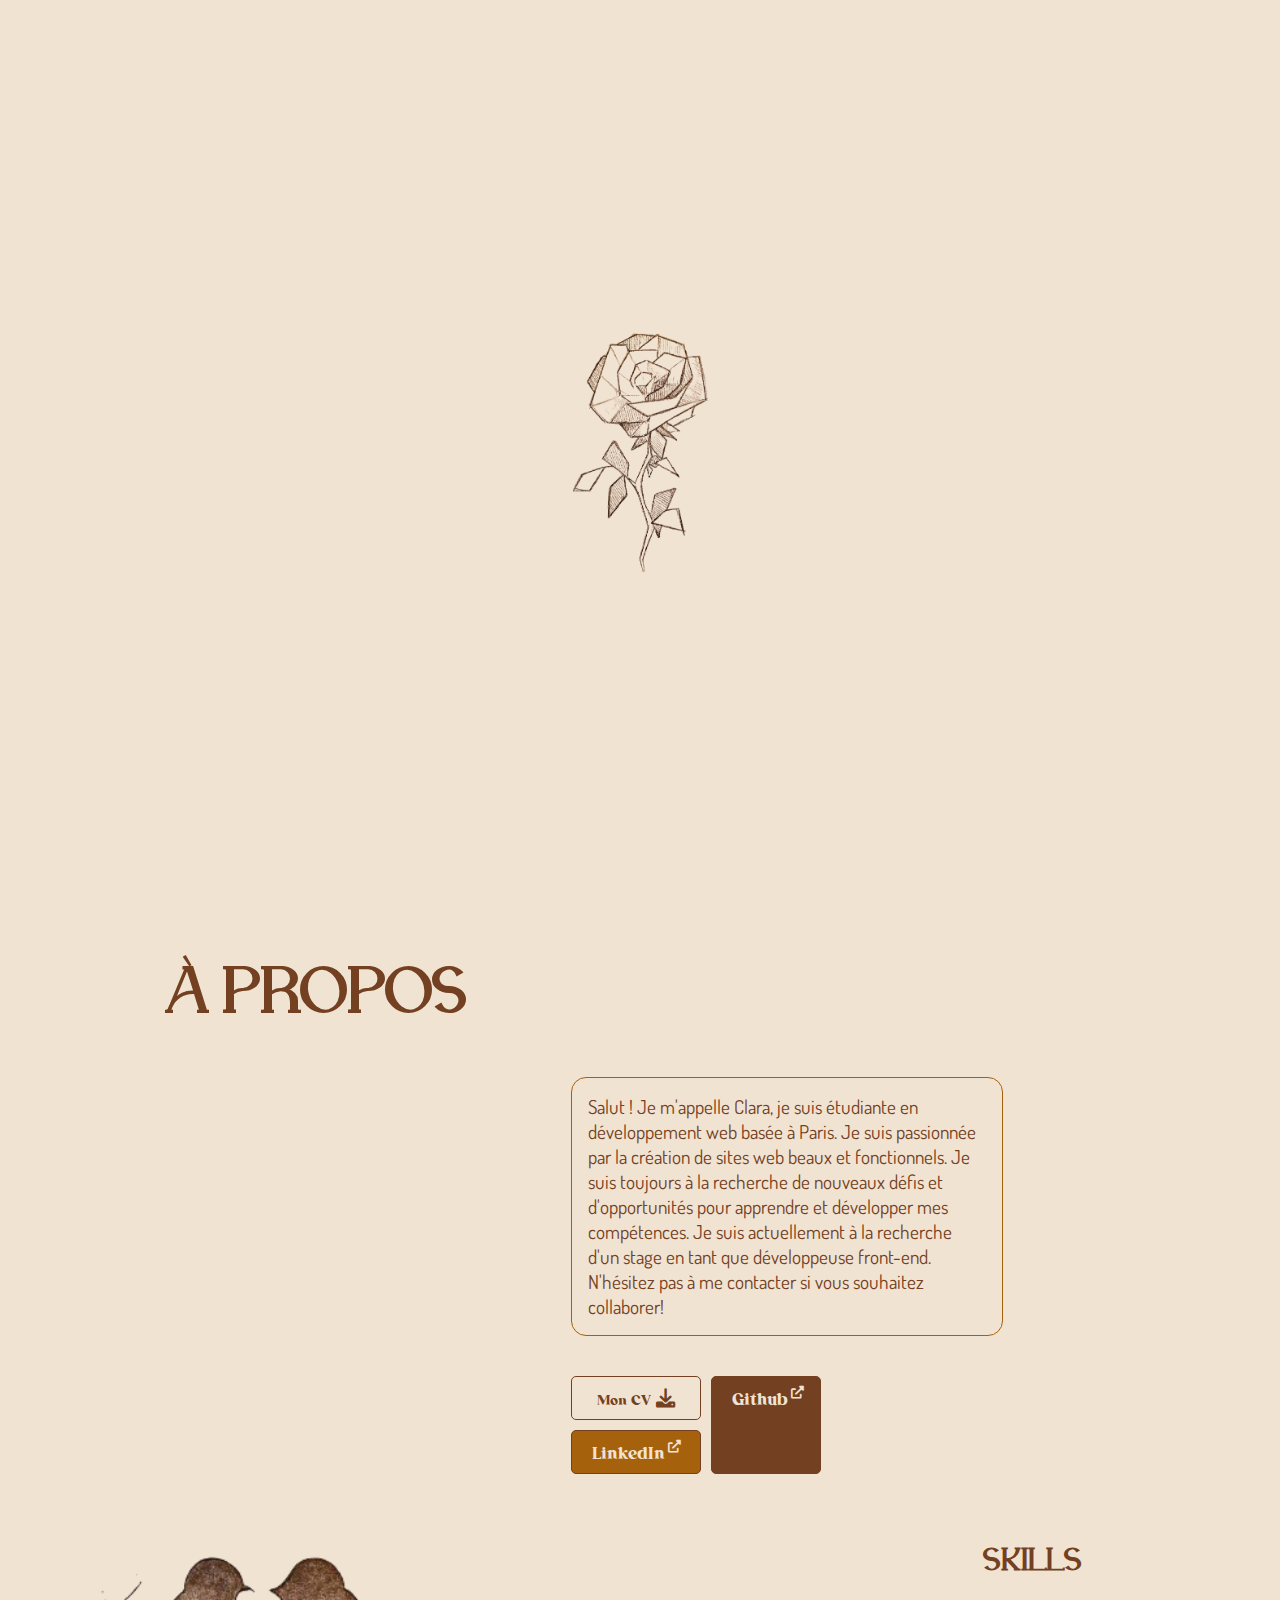
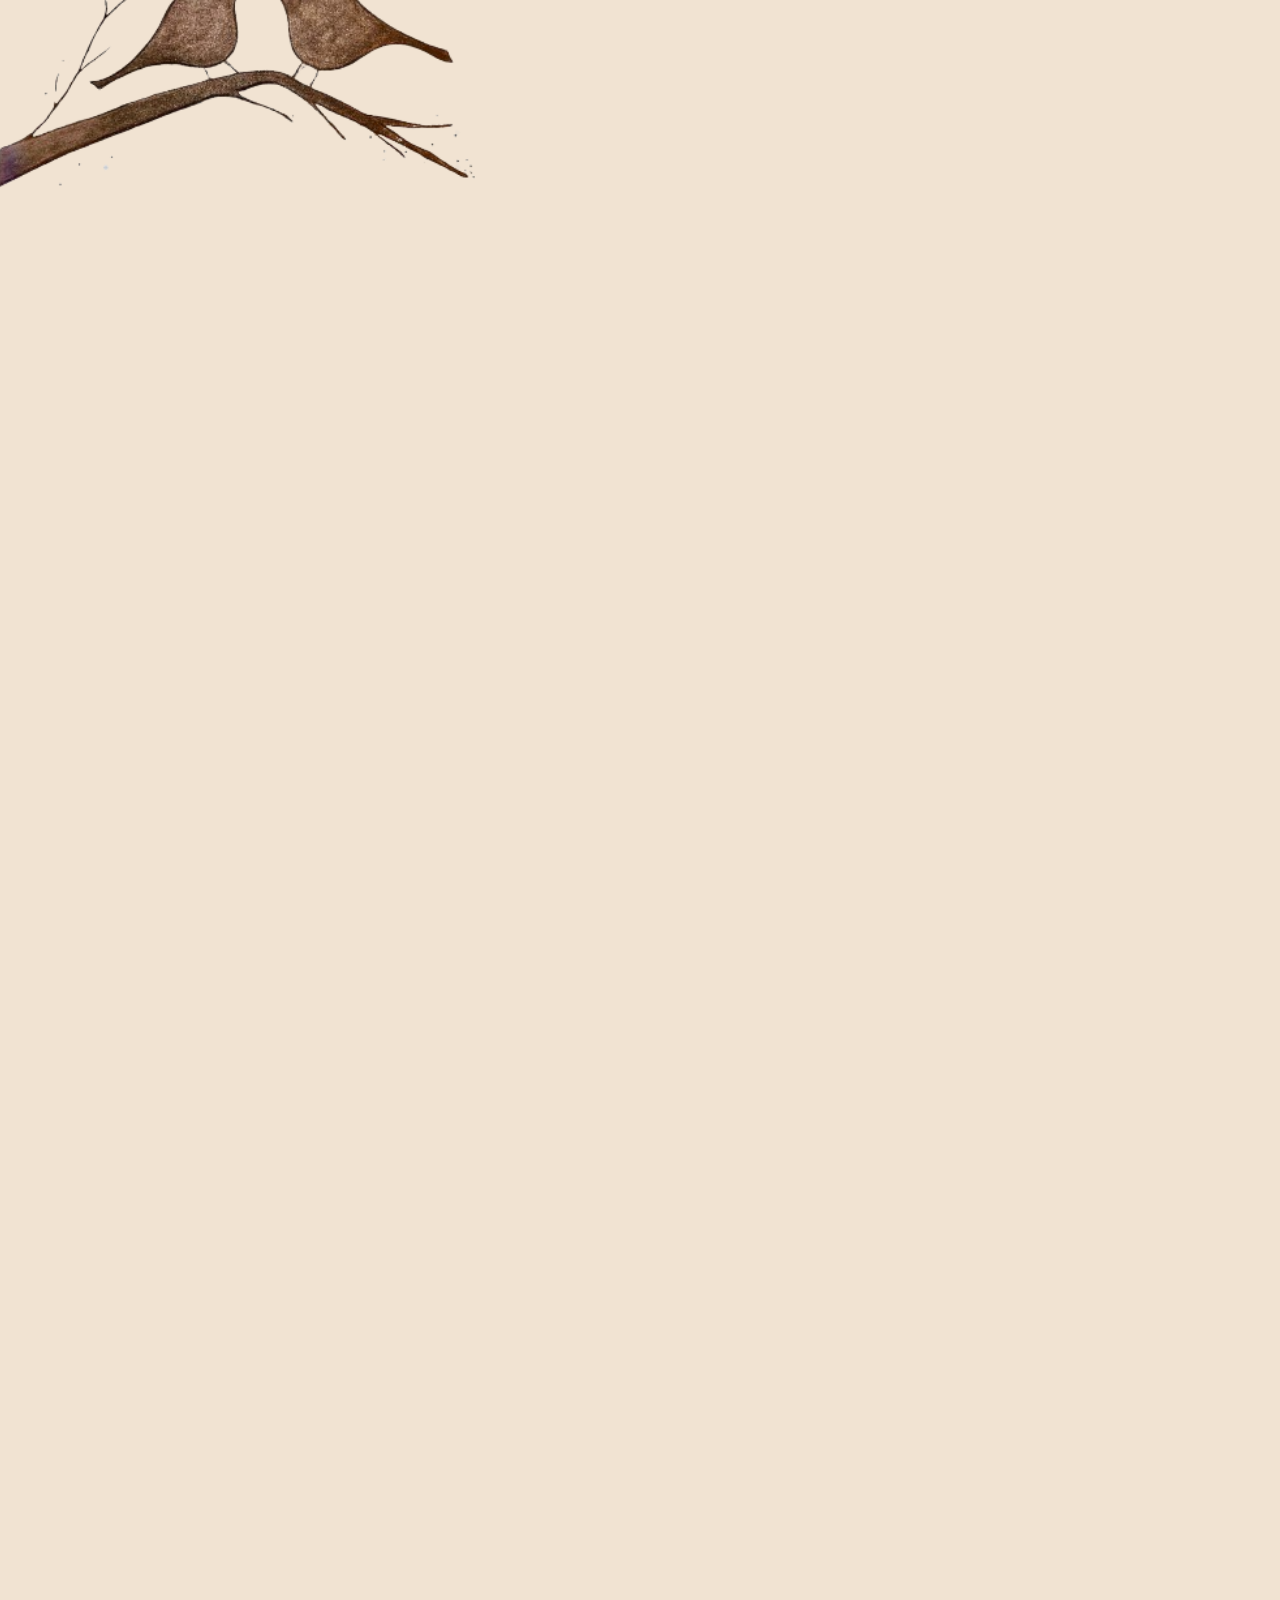
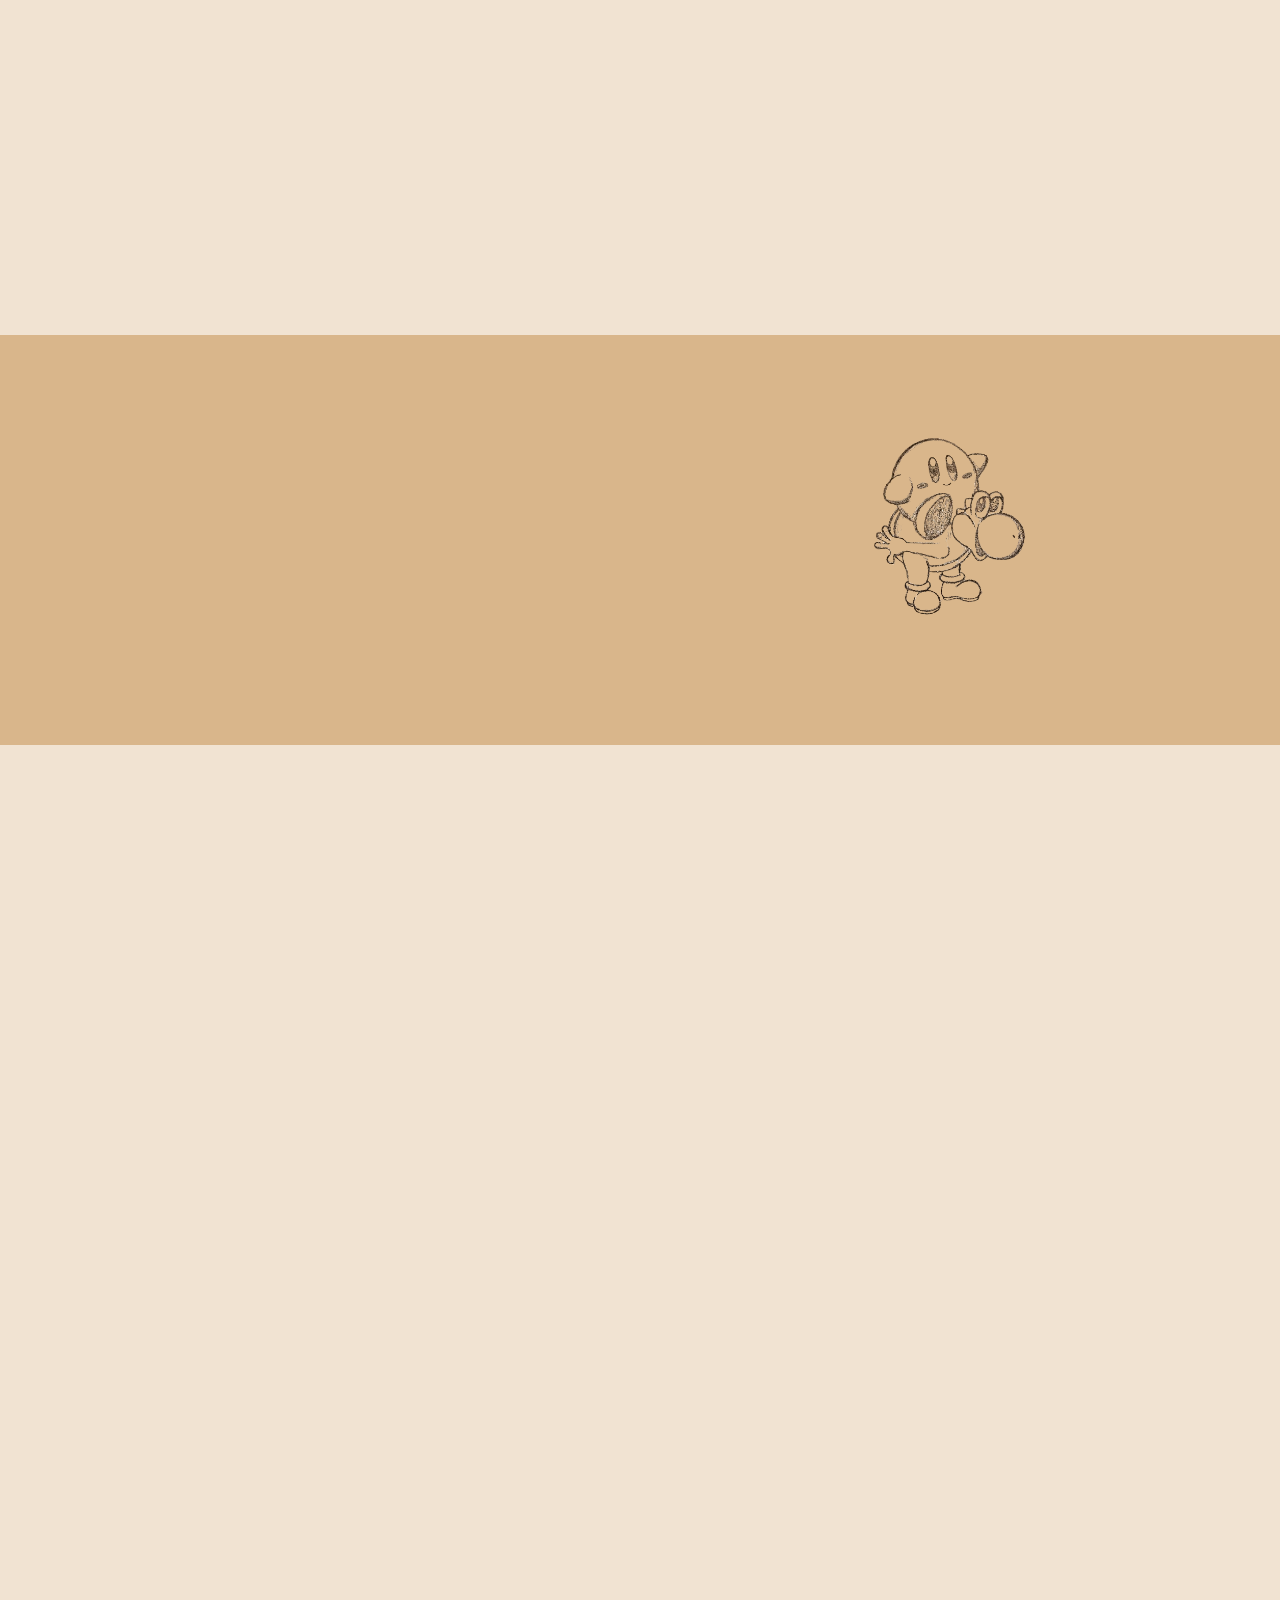
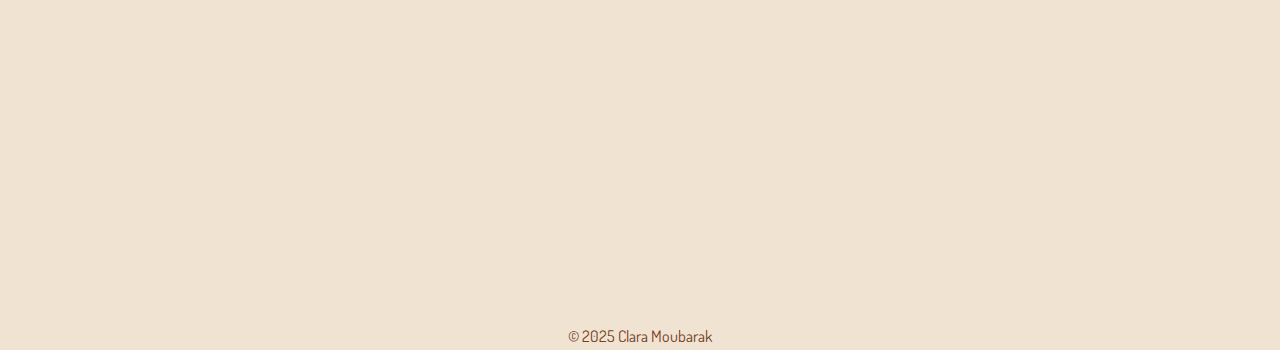
==== commit f028e894: "position work ent" ====
--- a/index.html
+++ b/index.html
@@ -244,8 +244,24 @@
     <section class="projets fade-in-right section" id="projets">
       <h2 data-key="projets">Projets</h2>
       <br /><br />
-
+      
       <div class="works">
+        
+        <div class="ent work" data-id="5">
+          <div class="type"><span>créa</span></div>
+          <div class="btn_work">
+            <a href="#" class="btn open-modal"
+              ><i class="fas fa-info-circle"></i> ENT</a
+            >
+          </div>
+          <video
+            src="images/ent_vid.mp4"
+            class="preview-video"
+            muted
+            loop
+          ></video>
+        </div>
+
         <div class="moviz work" data-id="1">
           <div class="type"><span>dev</span></div>
           <div class="btn_work">
@@ -302,20 +318,6 @@
           <video src="images/wp.mp4" class="preview-video" muted loop></video>
         </div>
 
-        <div class="anglais work" data-id="5">
-          <div class="type"><span>créa</span></div>
-          <div class="btn_work">
-            <a href="#" class="btn open-modal"
-              ><i class="fas fa-info-circle"></i> Less is More</a
-            >
-          </div>
-          <video
-            src="images/anglais.mp4"
-            class="preview-video"
-            muted
-            loop
-          ></video>
-        </div>
 
         <div>
           <img src="dessins/lilo.png" alt="" class="lilo" />
@@ -417,17 +419,14 @@
             <span data-key="emi_tobe">Illustratrice en devenir</span>
           </div>
           <p class="text" data-key="emi">
-            Clara est une personne très douée en développement web, elle apporte
-            toujours sa touche personnelle et est vraiment investie en cours
-            dans ses différents sites web. Ce qui fait toute sa singularité,
-            c’est qu’elle tient beaucoup à ses travaux. C’est également un bon
+            Clara est une personne très douée en développement web, elle apporte toujours sa touche personnelle et est vraiment investie en cours dans ses différents sites web. Ce qui fait toute sa singularité, c’est qu’elle tient beaucoup à ses travaux. C’est également un bon
             leader pour les projets en groupe.
           </p>
         </div>
 
         <div class="card">
           <div class="auteur">
-            <img src="images/mel.png" alt="" />
+            <img src="images/emilie.png" alt="" />
             <span><strong>Emilie Desgranges</strong></span>
             <span data-key="mel_tobe">Développeuse web en devenir</span>
           </div>
--- a/styles.css
+++ b/styles.css
@@ -570,13 +570,13 @@
 
 .projets .hh {
     background-image: url('images/hh2.png');
-    height: 320px;
+    height: 315px;
 }
 
 .projets .baron {
     height: 200px;
     background-image: url('images/baron.png');
-    margin-top: auto;
+    margin-bottom: auto;
 }
 
 .projets .wp {
@@ -590,9 +590,10 @@
     margin-top: auto;
 }
 
-.projets .anglais {
-    background-image: url('images/anglais.jpg');
-    height: 180px; 
+.projets .ent {
+    background-image: url('images/ent.png');
+    height: 200px; 
+    margin-top: auto;
 }
 
 .projets .cv-video {
@@ -1022,19 +1023,30 @@
     left: 50%;
     transform: translate(-50%, -50%);
     z-index: -1;
-    font-size: 2.5rem;
+    font-size: 3rem;
     font-family: "titre", sans-serif;
     color: var(--warm-brown);
+    text-align: center;
 }
 
 body.dark-mode .hidden-thingy {
     color: var(--beige);
 }
 
-.responsive {
-    font-size: 4vw;
-}
-
+@media (max-width: 950px) {
+    .hidden-thingy {
+        font-size: 2rem;
+    }
+}
+
+@media (max-width: 650px) {
+    .moodboard {
+        height: 60vh;
+    }
+    .about_me {
+        padding-bottom: 0;
+    }
+}
 
 /* pop up projets */
 
@@ -1230,7 +1242,7 @@
     }
 }
 
-@media (width<=400px) {
+@media (width<=550px) {
     .modal-content {
         width: 90%;
     }
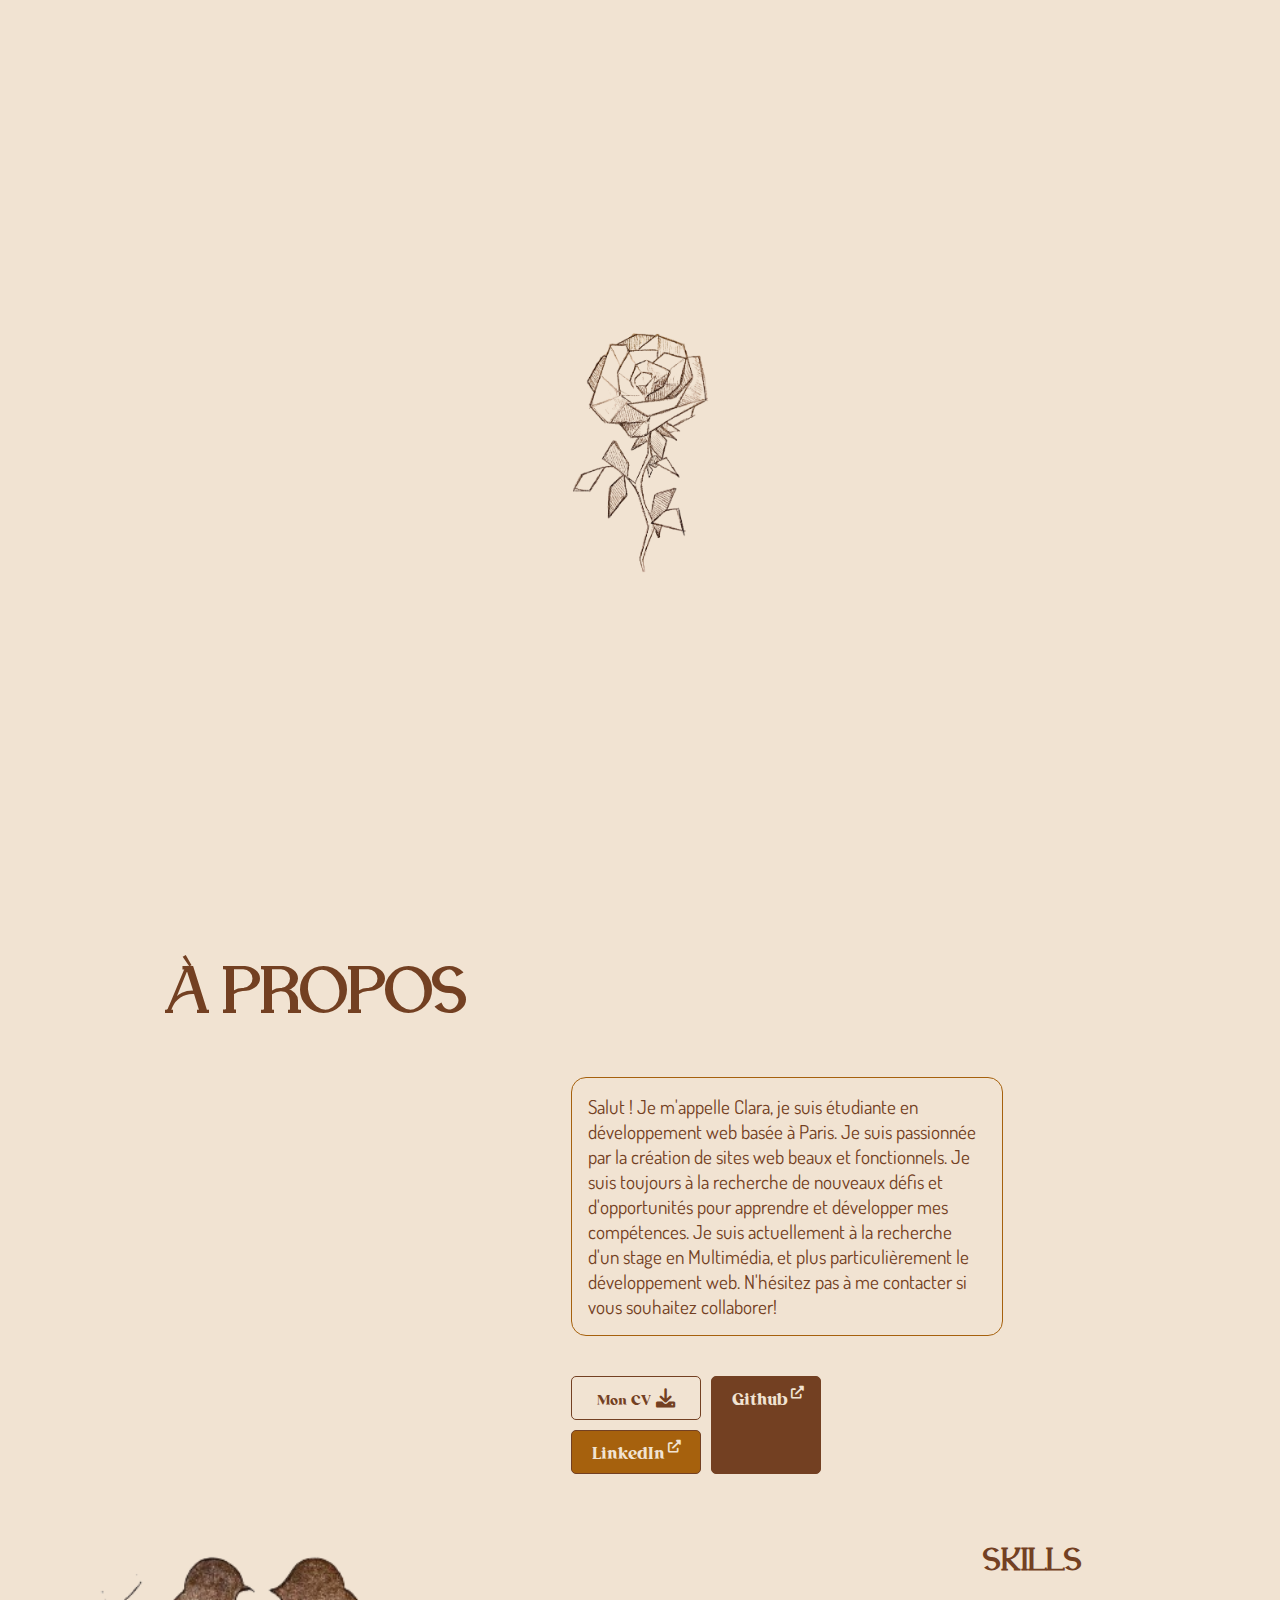
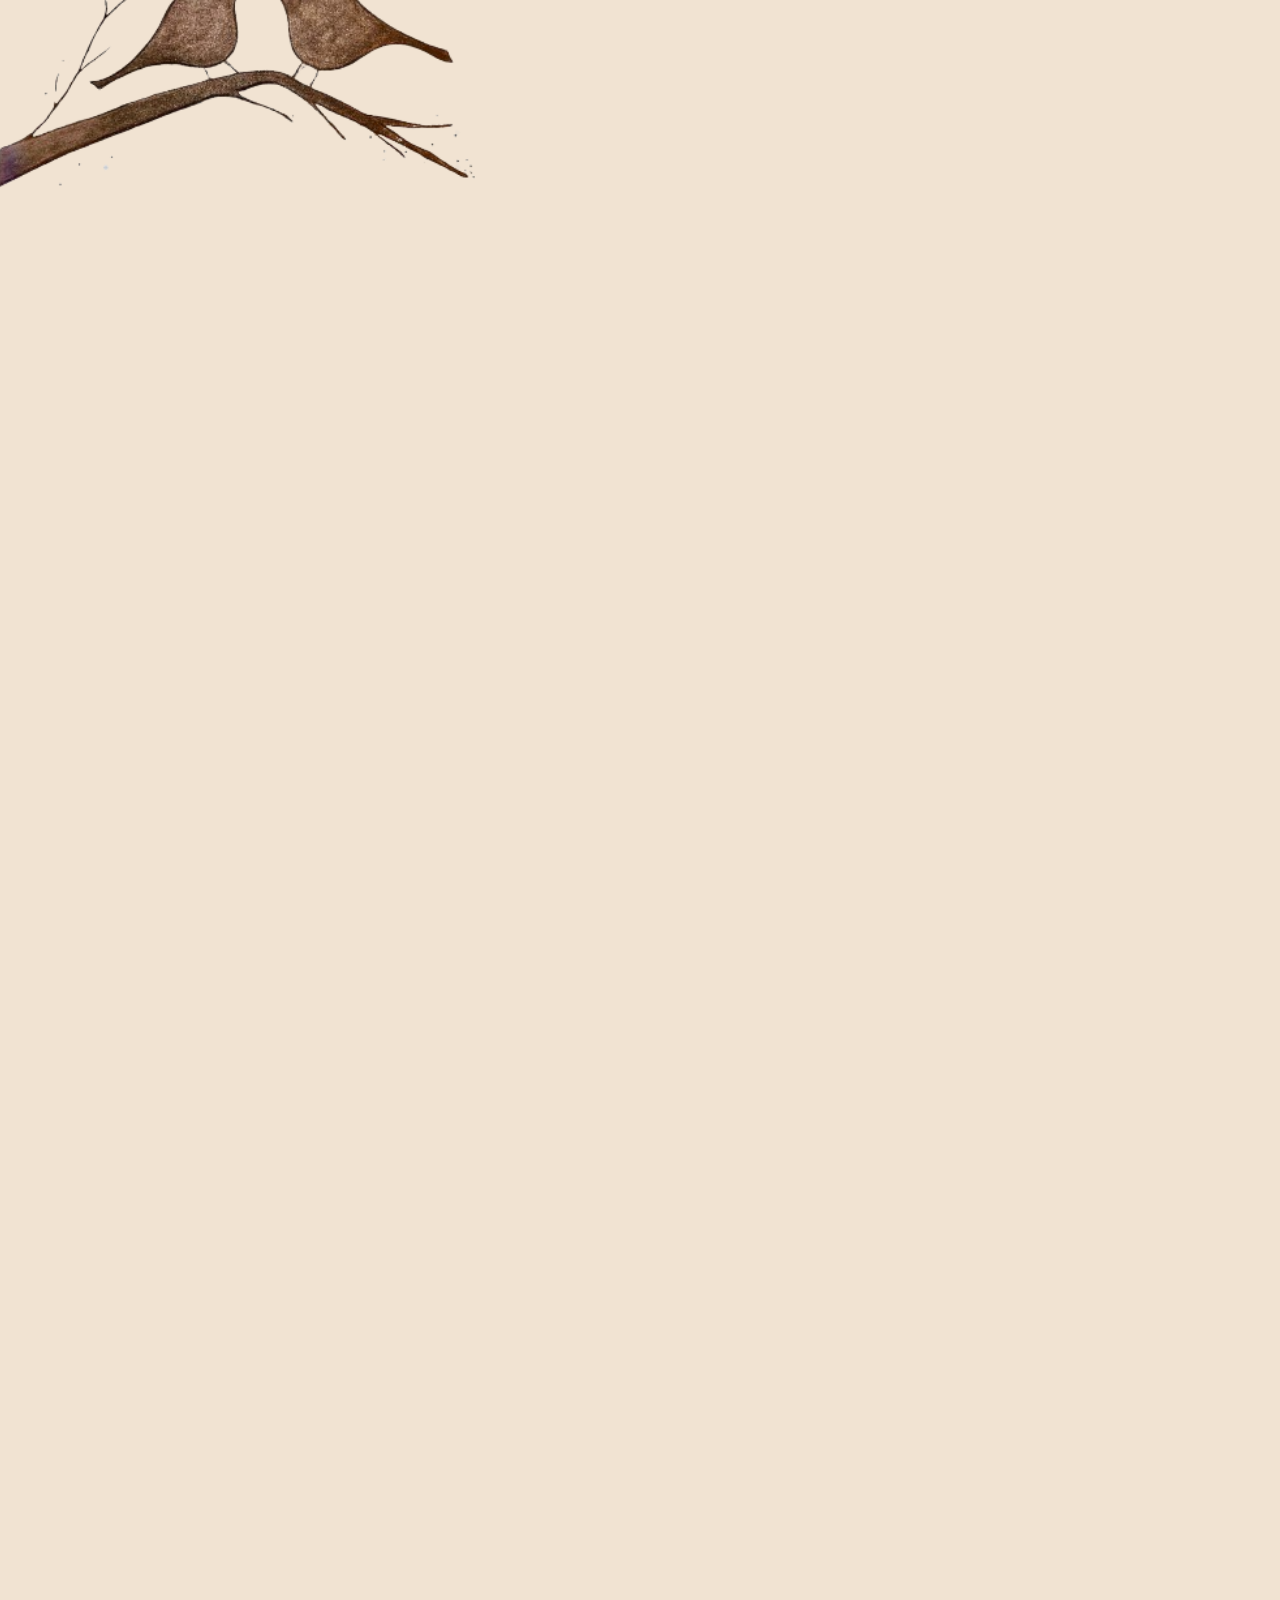
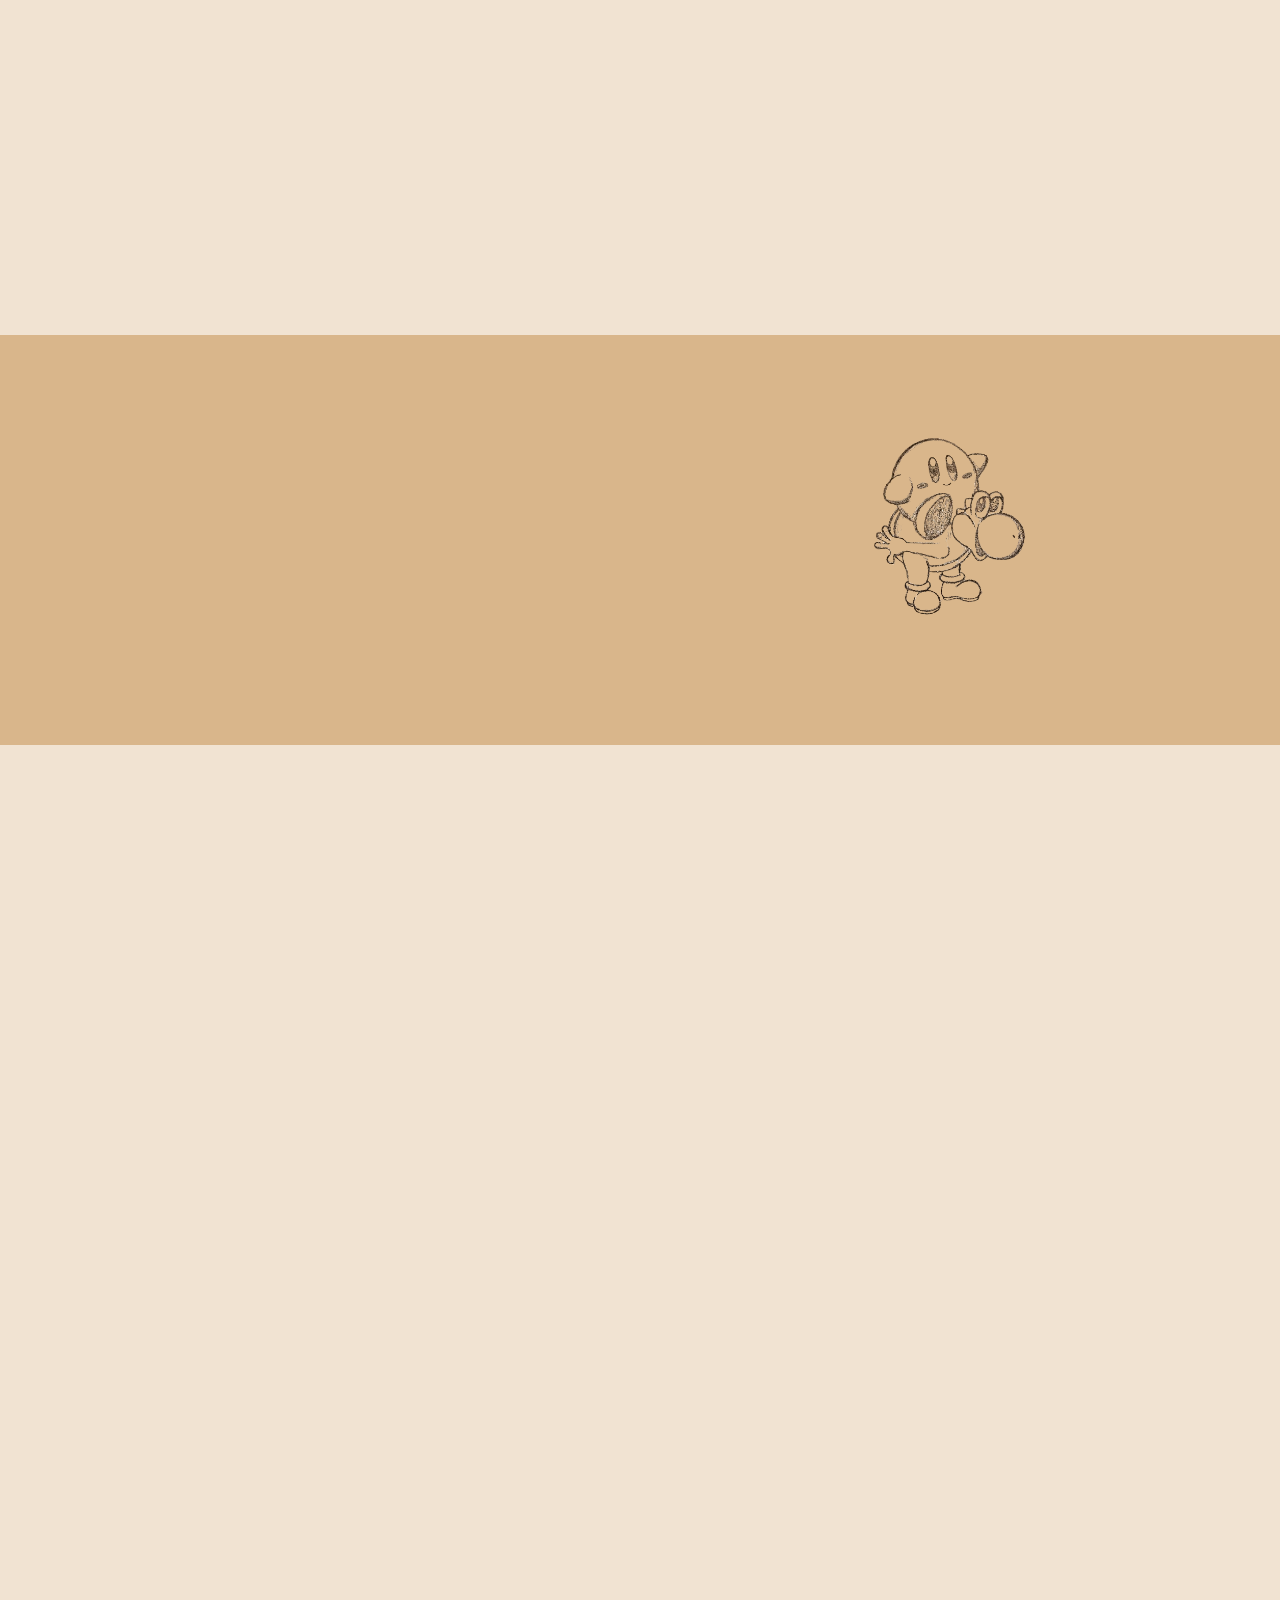
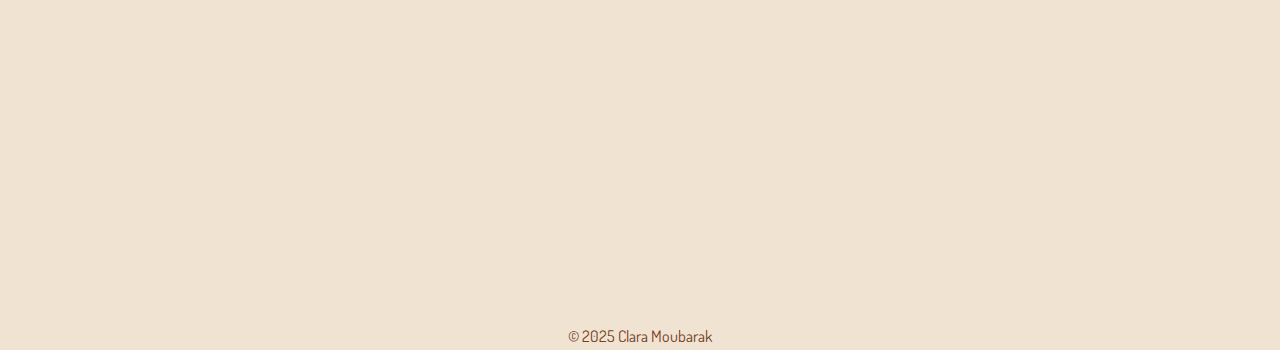
==== commit b2dfaf5e: "intro update" ====
--- a/index.html
+++ b/index.html
@@ -103,9 +103,10 @@
           Salut ! Je m'appelle Clara, je suis étudiante en développement web
           basée à Paris. Je suis passionnée par la création de sites web beaux
           et fonctionnels. Je suis toujours à la recherche de nouveaux défis et
-          d'opportunités pour apprendre et développer mes compétences. Je suis
-          actuellement à la recherche d'un stage en tant que développeuse
-          front-end. N'hésitez pas à me contacter si vous souhaitez collaborer!
+          d'opportunités pour apprendre et développer mes compétences. <strong>
+            Je suis
+            actuellement à la recherche d'un stage en Multimédia, et plus particulièrement le développement web.
+          </strong> N'hésitez pas à me contacter si vous souhaitez collaborer!
         </p>
         <div class="abt_btns">
           <div class="abt_btn">
@@ -250,9 +251,7 @@
         <div class="ent work" data-id="5">
           <div class="type"><span>créa</span></div>
           <div class="btn_work">
-            <a href="#" class="btn open-modal"
-              ><i class="fas fa-info-circle"></i> ENT</a
-            >
+            <a href="#" class="btn open-modal"><i class="fas fa-info-circle"></i> ENT</a>
           </div>
           <video
             src="images/ent_vid.mp4"
--- a/styles.css
+++ b/styles.css
@@ -1550,18 +1550,18 @@
     right: 0;
     height: 100vh;
     width: 100%;
-    animation: slideUp 1.1s ease-out forwards;
+    animation: slideUp 1s ease-out forwards;
 }
 
 .layer:nth-child(1) {
     background-color: var(--light-brown);
-    animation-delay: 1.1s;
-    z-index: 1;  /* Assurez-vous que cette couche se place derrière les autres */
+    animation-delay: 1s;
+    z-index: 1;
 }
 
 .layer:nth-child(2) {
     background-color: var(--dark-brown);
-    animation-delay: .96s;
+    animation-delay: .94s;
     z-index: 2;
 }
 
@@ -1573,19 +1573,19 @@
 
 .layer:nth-child(4) {
     background-color: var(--warm-brown);
-    animation-delay: 0.78s;
+    animation-delay: 0.75s;
     z-index: 4;
 }
 
 .layer:nth-child(5) {
     background-color: var(--very-dark-brown);
-    animation-delay: 0.75s;
+    animation-delay: 0.67s;
     z-index: 5;
 }
 
 .layer:nth-child(6) {
     background-color: var(--beige);
-    animation-delay: 0.65s;
+    animation-delay: 0.55s;
     z-index: 6;
 }
 
